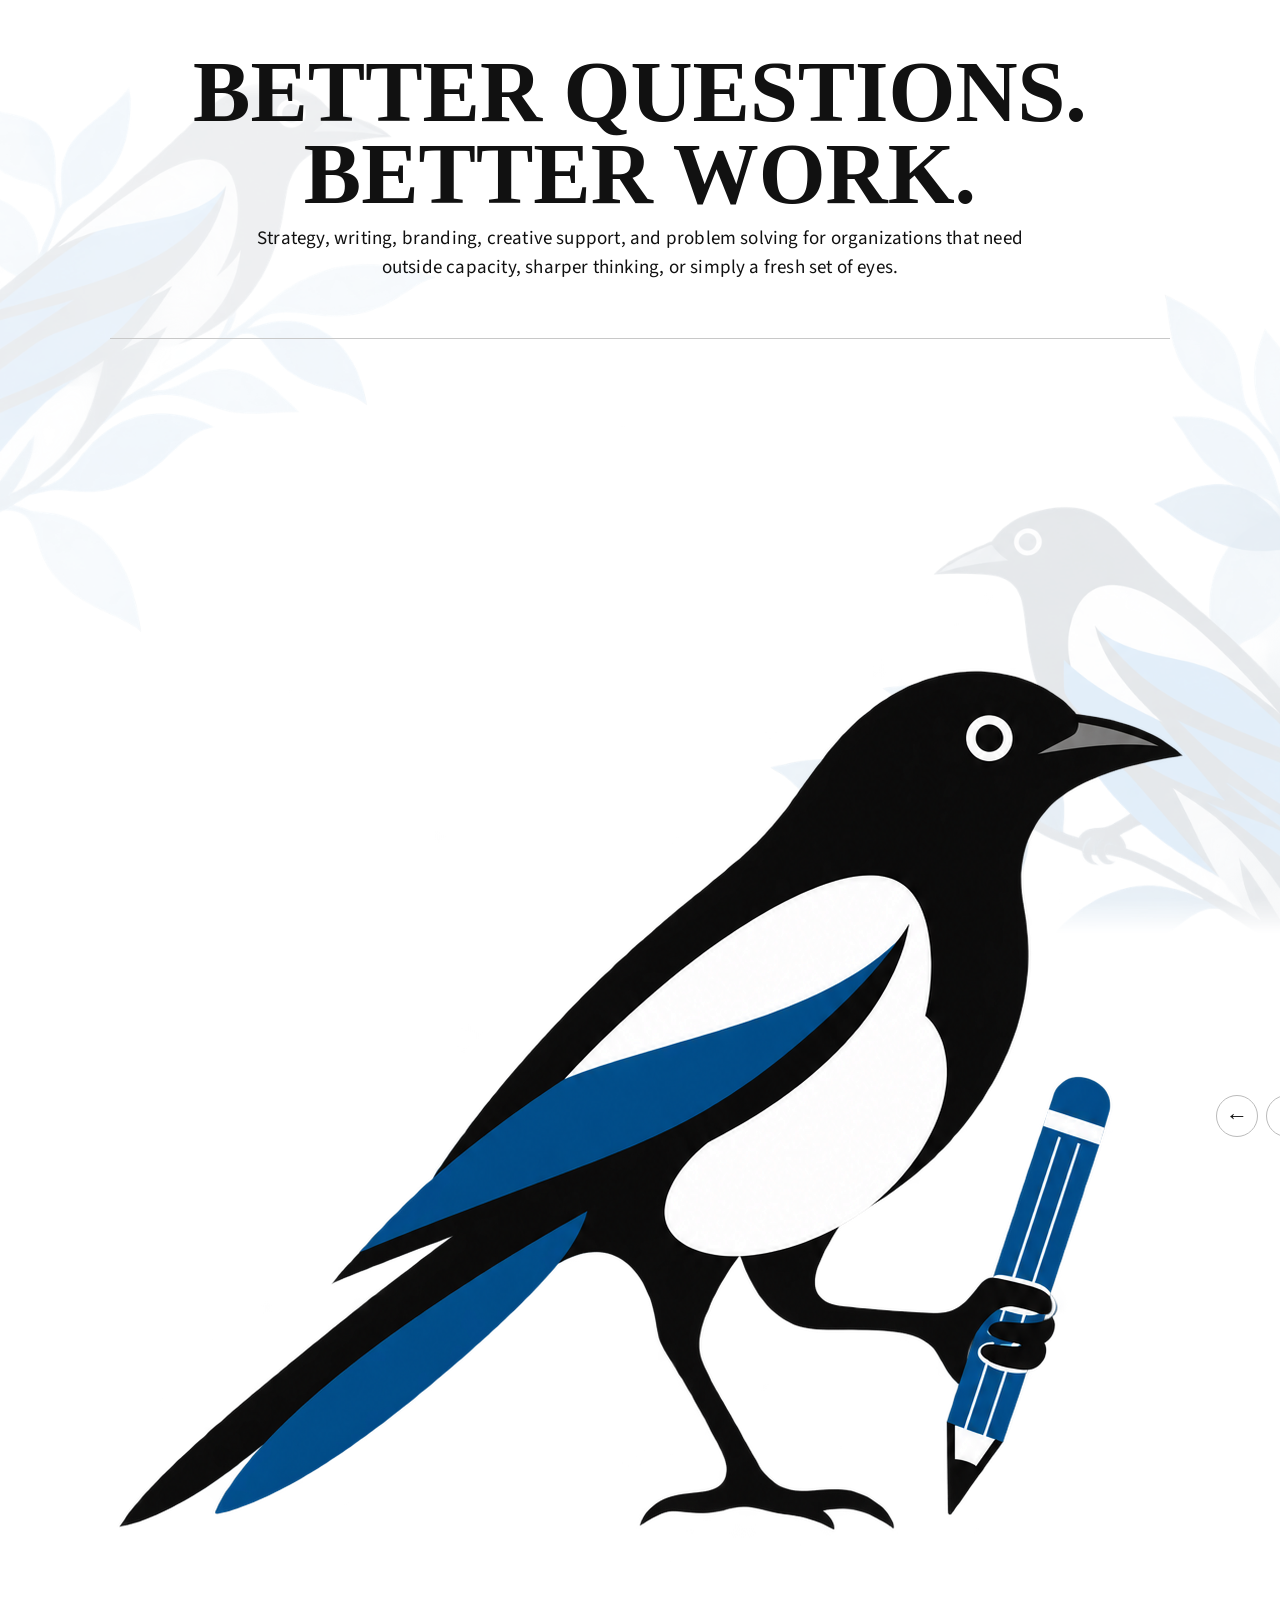
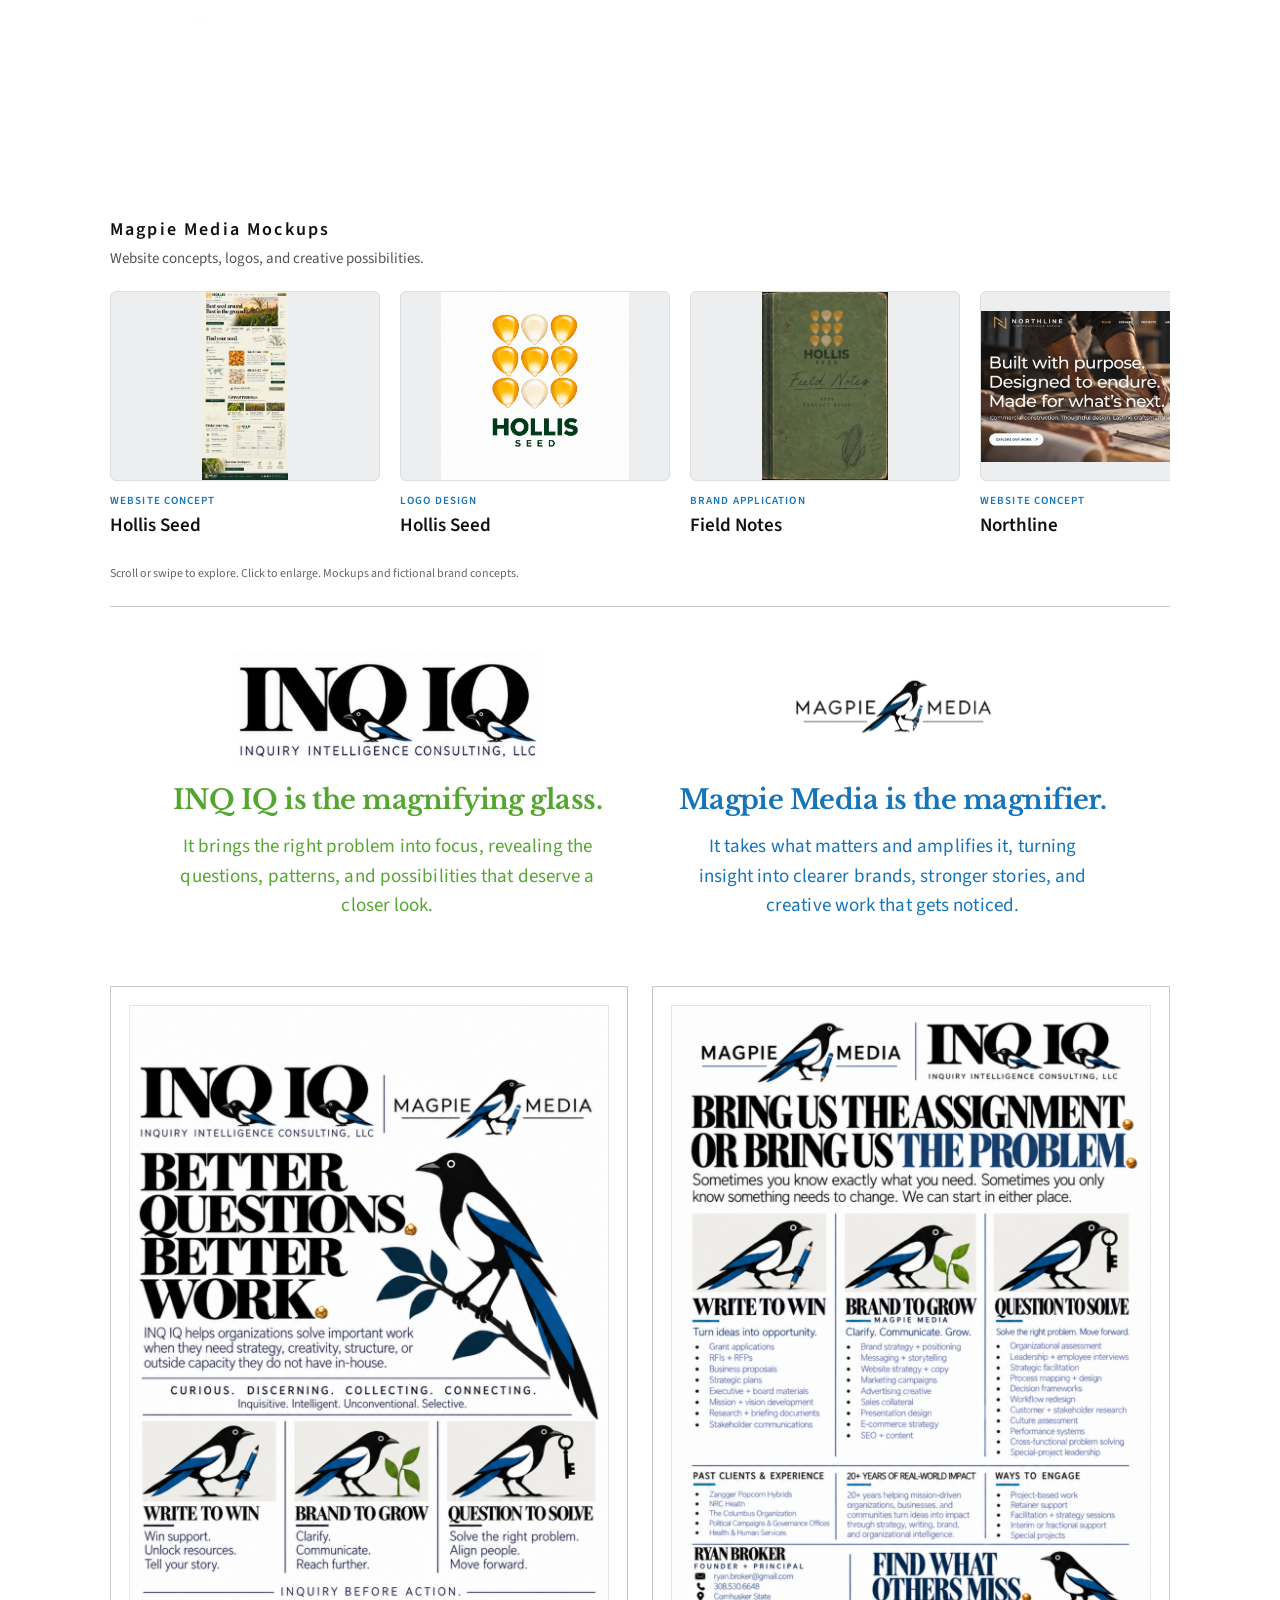
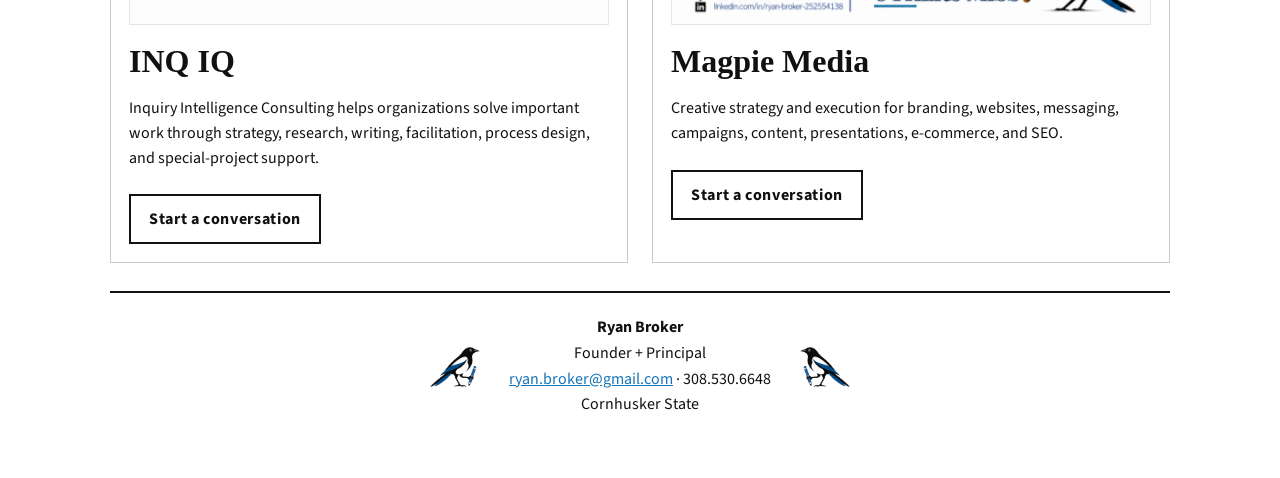
==== index.html @ 4425a879 "Update portfolio section with new branding and title" ====
<!doctype html>
<html lang="en">
<head>
  <meta charset="utf-8">
  <meta name="viewport" content="width=device-width, initial-scale=1">
  <title>INQ IQ + Magpie Media</title>
  <meta name="description" content="INQ IQ and Magpie Media. Strategy, writing, branding, creative support, and problem solving.">
<link rel="preconnect" href="https://fonts.googleapis.com">
<link rel="preconnect" href="https://fonts.gstatic.com" crossorigin>
<link href="https://fonts.googleapis.com/css2?family=Libre+Baskerville:wght@400;700&family=Source+Sans+3:wght@400;500;600&display=swap" rel="stylesheet">

<link rel="stylesheet" href="style.css">
</head>
<body>

  <img
    src="magpie-frame-corners.png"
    alt=""
    class="frame-art frame-art-corners"
    aria-hidden="true"
  >

  <main class="wrap">
    <section class="hero">
      <h1>BETTER QUESTIONS.<br>BETTER WORK.</h1>
      <p>
        Strategy, writing, branding, creative support, and problem solving for organizations
        that need outside capacity, sharper thinking, or simply a fresh set of eyes.
      </p>
    </section>
<section class="portfolio" aria-labelledby="portfolio-title">
  <div class="portfolio-heading">
    <div class="portfolio-brand">
  <img
    src="magpie-pencil.png.png"
    alt=""
    class="portfolio-magpie"
    aria-hidden="true"
  >

  <div>
    <h2 id="portfolio-title">Magpie Media Mockups</h2>
    <p>Website concepts, logos, and creative possibilities.</p>
  </div>
</div>
    <div class="portfolio-controls">
      <button
        type="button"
        onclick="scrollPortfolio(-1)"
        aria-label="Scroll portfolio left"
      >←</button>

      <button
        type="button"
        onclick="scrollPortfolio(1)"
        aria-label="Scroll portfolio right"
      >→</button>
    </div>
  </div>

  <div
    class="portfolio-track"
    id="portfolio-track"
    tabindex="0"
    aria-label="Scrollable portfolio gallery"
  >

    <button
      class="portfolio-item"
      type="button"
      onclick="openLightbox('HOLLIS SEED WEBSITE EXAMPLE.png', 'Hollis Seed website concept')"
    >
      <img
        src="HOLLIS SEED WEBSITE EXAMPLE.png"
        alt="Hollis Seed website concept"
        loading="lazy"
      >
      <span>WEBSITE CONCEPT</span>
      <strong>Hollis Seed</strong>
    </button>

    <button
      class="portfolio-item"
      type="button"
      onclick="openLightbox('HOLLIS SEED LOGO.png', 'Hollis Seed logo')"
    >
      <img
        src="HOLLIS SEED LOGO.png"
        alt="Hollis Seed logo"
        loading="lazy"
      >
      <span>LOGO DESIGN</span>
      <strong>Hollis Seed</strong>
    </button>

    <button
      class="portfolio-item"
      type="button"
      onclick="openLightbox('HOLLS SEED FIELD NOTES.png', 'Hollis Seed field notes')"
    >
      <img
        src="HOLLS SEED FIELD NOTES.png"
        alt="Hollis Seed field notes"
        loading="lazy"
      >
      <span>BRAND APPLICATION</span>
      <strong>Field Notes</strong>
    </button>

    <button
      class="portfolio-item"
      type="button"
      onclick="openLightbox('Northline Construction & Design.png', 'Northline website concept')"
    >
      <img
        src="Northline Construction &amp; Design.png"
        alt="Northline website concept"
        loading="lazy"
      >
      <span>WEBSITE CONCEPT</span>
      <strong>Northline</strong>
    </button>

    <button
      class="portfolio-item"
      type="button"
      onclick="openLightbox('NORTHLINE LOGO.png', 'Northline logo')"
    >
      <img
        src="NORTHLINE LOGO.png"
        alt="Northline logo"
        loading="lazy"
      >
      <span>LOGO DESIGN</span>
      <strong>Northline</strong>
    </button>

    <button
      class="portfolio-item"
      type="button"
      onclick="openLightbox('NORTHLINE 3.png', 'Northline logo variation')"
    >
      <img
        src="NORTHLINE 3.png"
        alt="Northline logo variation"
        loading="lazy"
      >
      <span>LOGO VARIATION</span>
      <strong>Northline</strong>
    </button>

    <button
      class="portfolio-item"
      type="button"
      onclick="openLightbox('WARD & ELLIS.png', 'Ward and Ellis website concept')"
    >
      <img
        src="WARD &amp; ELLIS.png"
        alt="Ward and Ellis website concept"
        loading="lazy"
      >
      <span>WEBSITE CONCEPT</span>
      <strong>Ward &amp; Ellis</strong>
    </button>

    <button
      class="portfolio-item"
      type="button"
      onclick="openLightbox('Meadow County Health.png', 'Meadow County Health website concept')"
    >
      <img
        src="Meadow County Health.png"
        alt="Meadow County Health website concept"
        loading="lazy"
      >
      <span>WEBSITE CONCEPT</span>
      <strong>Meadow County Health</strong>
    </button>

    <button
      class="portfolio-item"
      type="button"
      onclick="openLightbox('magpie glorious.png', 'Magpie Media brand concept')"
    >
      <img
        src="magpie glorious.png"
        alt="Magpie Media brand concept"
        loading="lazy"
      >
      <span>BRAND CONCEPT</span>
      <strong>Magpie Media</strong>
    </button>

  </div>

  <p class="portfolio-note">
    Scroll or swipe to explore. Click to enlarge.
    Mockups and fictional brand concepts.
  </p>
</section>
    
    <section class="brand-explainer">

  <article class="brand-box inqiq-explainer">
      <img src="INQ IQ ONE.png" alt="INQ IQ logo">

    <h2>INQ IQ is the magnifying glass.</h2>

    <p>
      It brings the right problem into focus, revealing the questions,
      patterns, and possibilities that deserve a closer look.
    </p>
  </article>

  <article class="brand-box magpie-explainer">
    <img src="MAGPIE ONE.png" alt="Magpie Media">

    <h2>Magpie Media is the magnifier.</h2>

    <p>
      It takes what matters and amplifies it, turning insight into clearer brands,
      stronger stories, and creative work that gets noticed.
    </p>
  </article>

</section>

<section class="grid">
  <article class="card">
    <img
      src="flyer-1.png"
      alt="INQ IQ and Magpie Media overview"
      class="flyer-image"
      onclick="openLightbox(this.src, this.alt)"
    >

    <h2>INQ IQ</h2>

    <p>
      Inquiry Intelligence Consulting helps organizations solve important work through
      strategy, research, writing, facilitation, process design, and special-project support.
    </p>

    <a class="button" href="mailto:ryan.broker@gmail.com?subject=INQ%20IQ%20Inquiry">
      Start a conversation
    </a>
  </article>

  <article class="card">
    <img
      src="flyer-2.png"
      alt="Magpie Media and INQ IQ services"
      class="flyer-image"
      onclick="openLightbox(this.src, this.alt)"
    >

    <h2>Magpie Media</h2>

    <p>
      Creative strategy and execution for branding, websites, messaging, campaigns,
      content, presentations, e-commerce, and SEO.
    </p>

    <a class="button" href="mailto:ryan.broker@gmail.com?subject=Magpie%20Media%20Inquiry">
      Start a conversation
    </a>
  </article>
</section>


<section class="contact contact-with-magpies">

  <img
    src="magpie-pencil.png.png"
    alt=""
    class="contact-magpie contact-magpie-left"
    aria-hidden="true"
  >

  <div class="contact-info">
    <strong>Ryan Broker</strong><br>
    Founder + Principal<br>
    <a href="mailto:ryan.broker@gmail.com">ryan.broker@gmail.com</a> · 308.530.6648<br>
    Cornhusker State
  </div>

  <img
    src="magpie-pencil.png.png"
    alt=""
    class="contact-magpie contact-magpie-right"
    aria-hidden="true"
  >

</section>

</main>

 <div
  id="lightbox"
  class="lightbox"
  role="dialog"
  aria-modal="true"
  aria-label="Enlarged portfolio image"
  onclick="closeLightbox(event)"
>
  <button
    type="button"
    class="lightbox-close"
    onclick="closeLightbox(event)"
    aria-label="Close image"
  >×</button>

  <button
    type="button"
    id="lightbox-prev"
    class="lightbox-arrow lightbox-prev"
    onclick="advanceLightbox(-1)"
    aria-label="Previous image"
  >←</button>

  <img id="lightbox-image" alt="">

  <button
    type="button"
    id="lightbox-next"
    class="lightbox-arrow lightbox-next"
    onclick="advanceLightbox(1)"
    aria-label="Next image"
  >→</button>

  <p id="lightbox-caption"></p>
</div>

<script>
  let lightboxItems = [];
  let lightboxIndex = 0;
  let previousFocus = null;

  function scrollPortfolio(direction) {
    const track = document.getElementById("portfolio-track");
    if (!track) return;

    const cards = track.querySelectorAll(".portfolio-item");

    const step = cards.length > 1
      ? cards[1].getBoundingClientRect().left -
        cards[0].getBoundingClientRect().left
      : track.clientWidth * 0.8;

    const reduceMotion = window.matchMedia(
      "(prefers-reduced-motion: reduce)"
    ).matches;

    track.scrollBy({
      left: direction * step,
      behavior: reduceMotion ? "auto" : "smooth"
    });
  }

  function renderLightbox() {
    const item = lightboxItems[lightboxIndex];
    const image = document.getElementById("lightbox-image");
    const showArrows = lightboxItems.length > 1;

    image.src = item.src;
    image.alt = item.alt;

    document.getElementById("lightbox-caption").textContent =
      showArrows
        ? item.alt + " · " + (lightboxIndex + 1) +
          " / " + lightboxItems.length
        : item.alt;

    document.getElementById("lightbox-prev").hidden = !showArrows;
    document.getElementById("lightbox-next").hidden = !showArrows;
  }

  function openLightbox(src, alt) {
    const lightbox = document.getElementById("lightbox");
    const absoluteSrc = new URL(src, document.baseURI).href;

    const portfolioImages = Array.from(
      document.querySelectorAll(".portfolio-track .portfolio-item img")
    ).map(function(image) {
      return {
        src: image.src,
        alt: image.alt
      };
    });

    const selectedIndex = portfolioImages.findIndex(function(item) {
      return item.src === absoluteSrc;
    });

    if (selectedIndex >= 0) {
      lightboxItems = portfolioImages;
      lightboxIndex = selectedIndex;
    } else {
      lightboxItems = [{ src: absoluteSrc, alt: alt || "" }];
      lightboxIndex = 0;
    }

    previousFocus = document.activeElement;
    renderLightbox();

    lightbox.classList.add("active");
    document.body.classList.add("no-scroll");
    lightbox.querySelector(".lightbox-close").focus();
  }

  function advanceLightbox(direction) {
    if (lightboxItems.length < 2) return;

    lightboxIndex =
      (lightboxIndex + direction + lightboxItems.length) %
      lightboxItems.length;

    renderLightbox();
  }

  function closeLightbox(event) {
    if (
      event &&
      event.target.id !== "lightbox" &&
      !event.target.closest(".lightbox-close")
    ) {
      return;
    }

    document.getElementById("lightbox").classList.remove("active");
    document.body.classList.remove("no-scroll");

    if (previousFocus && previousFocus.isConnected) {
      previousFocus.focus();
    }
  }

  document.addEventListener("keydown", function(event) {
    const lightbox = document.getElementById("lightbox");
    if (!lightbox.classList.contains("active")) return;

    if (event.key === "Escape") {
      event.preventDefault();
      closeLightbox();
    }

    if (event.key === "ArrowLeft") {
      event.preventDefault();
      advanceLightbox(-1);
    }

    if (event.key === "ArrowRight") {
      event.preventDefault();
      advanceLightbox(1);
    }

    if (event.key === "Tab") {
      const buttons = Array.from(
        lightbox.querySelectorAll("button")
      ).filter(function(button) {
        return !button.hidden;
      });

      const first = buttons[0];
      const last = buttons[buttons.length - 1];

      if (event.shiftKey && document.activeElement === first) {
        event.preventDefault();
        last.focus();
      } else if (!event.shiftKey && document.activeElement === last) {
        event.preventDefault();
        first.focus();
      }
    }
  });
</script>

</body>
</html>
---- style.css ----
:root{
  --ink:#111;
  --blue:#1674b8;
  --green:#55a630;
  --paper:#f8f7f2;
  --line:#c8c8c8;
}

*{
  box-sizing:border-box;
}

body{
  margin:0;
  font-family:"Source Sans 3", Arial, sans-serif;
  background:var(--paper);
  color:var(--ink);
}

.wrap{
  max-width:1100px;
  margin:0 auto;
  padding:28px 20px 60px;
}

.hero{
  text-align:center;
  padding:24px 0 28px;
}

.hero h1{
  margin:0 0 10px;
  font-family:Georgia, "Times New Roman", serif;
  font-size:clamp(40px,8vw,86px);
  line-height:.95;
}

.hero p{
  font-family:"Source Sans 3", Arial, sans-serif;
  font-size:19px;
  font-weight:400;
  line-height:1.5;
  letter-spacing:0.01em;
  max-width:800px;
  margin:0 auto;
}

.brand-explainer{
  display:grid;
  grid-template-columns:1fr 1fr;
  gap:60px;
  max-width:950px;
  margin:45px auto 65px;
  align-items:start;
}

.brand-box{
  text-align:center;
}

.brand-box img{
  width:auto;
  max-width:100%;
  height:110px;
  object-fit:contain;
  display:block;
  margin:0 auto 22px;
}

.brand-box h2{
  margin:0 0 16px;
  font-family:"Libre Baskerville", Georgia, serif;
  font-size:27px;
  font-weight:700;
  line-height:1.18;
  letter-spacing:-0.02em;
}

.brand-box p{
  margin:0 auto;
  max-width:420px;
  font-family:"Source Sans 3", Arial, sans-serif;
  font-size:19px;
  font-weight:400;
  line-height:1.55;
  letter-spacing:0.005em;
}

.inqiq-explainer h2,
.inqiq-explainer p{
  color:var(--green);
}

.magpie-explainer h2,
.magpie-explainer p{
  color:var(--blue);
}

.magpie-explainer img{
  width:300px;
  height:110px;
  object-fit:contain;
}

.grid{
  display:grid;
  grid-template-columns:1fr 1fr;
  gap:24px;
  margin-top:28px;
}

.card{
  background:white;
  border:1px solid var(--line);
  padding:18px;
}

.card img{
  width:100%;
  height:auto;
  display:block;
  border:1px solid #e5e5e5;
}

.card h2{
  font-family:Georgia, "Times New Roman", serif;
  font-size:32px;
  margin:18px 0 8px;
}

.card p{
  font-size:16px;
  line-height:1.55;
}

.button{
  display:inline-block;
  margin-top:8px;
  padding:12px 18px;
  border:2px solid var(--ink);
  color:var(--ink);
  text-decoration:none;
  font-weight:700;
  letter-spacing:.04em;
}

.button:hover{
  background:var(--ink);
  color:white;
}

.contact{
  margin-top:28px;
  text-align:center;
}

.contact a{
  color:var(--blue);
}

@media (max-width:780px){
  .brand-explainer,
  .grid{
    grid-template-columns:1fr;
  }

  .brand-box img{
    height:80px;
  }
}
html,
body {
  background: #ffffff;
}

.wrap,
.hero,
.brand-explainer,
.grid,
.contact {
  background: transparent;
}

/* Decorative framing artwork */

/* Decorative magpie frame */

body{
  position:relative;
  overflow-x:hidden;
}

.wrap{
  position:relative;
  z-index:2;
}

.frame-art{
  position:absolute;
  pointer-events:none;
  user-select:none;
  z-index:1;
}

.frame-art-corners{
  width:100vw;
  height:auto;
  max-width:none;

  top:80px;
  left:50%;

  transform:translateX(-50%);

  opacity:0.30;

-webkit-mask-image:
  linear-gradient(
    to bottom,
    transparent 0%,
    black 2%,
    black 96%,
    transparent 100%
  );

  mask-image:
    linear-gradient(
      to bottom,
      transparent 0%,
      black 2%,
      black 96%,
      transparent 100%
    );
}
.contact-with-magpies{
  display:grid;
  grid-template-columns:60px auto 60px;
  align-items:center;
  justify-content:center;
  gap:10px;
  margin-top:28px;
  border-top:2px solid var(--ink);
  padding-top:22px;
  text-align:center;
}

.contact-info{
  min-width:300px;
  line-height:1.6;
}

.contact-magpie{
  width:50px;
  height:auto;
  display:block;
  pointer-events:none;
  user-select:none;
}

.contact-magpie-left{
  justify-self:end;
  transform:none;
}

.contact-magpie-right{
  justify-self:start;
  transform:scaleX(-1);
}
.flyer-image {
  cursor: zoom-in;
}

.flyer-image:hover {
  opacity: 0.92;
}

.lightbox {
  position: fixed;
  inset: 0;
  background: rgba(0, 0, 0, 0.90);
  display: none;
  overflow-y: auto;
  overflow-x: hidden;
  z-index: 9999;
  padding: 60px 20px;
  box-sizing: border-box;
}

.lightbox.active {
  display: block;
}

.lightbox img {
  display: block;
  width: 1100px;
  max-width: 94vw;
  height: auto;
  max-height: none;
  margin: 0 auto;
  background: white;
  box-shadow: 0 15px 60px rgba(0, 0, 0, 0.5);
}

.lightbox-close {
  position: fixed;
  top: 15px;
  right: 25px;
  border: none;
  background: transparent;
  color: white;
  font-size: 50px;
  line-height: 1;
  cursor: pointer;
  z-index: 10000;
}

.no-scroll {
  overflow: hidden;
}
.portfolio {
  margin: 28px 0 44px;
  padding: 24px 0;
  border-top: 1px solid #c8c8c8;
  border-bottom: 1px solid #c8c8c8;
  font-family: "Source Sans 3", Arial, sans-serif;
}

.portfolio-heading {
  display: flex;
  justify-content: space-between;
  align-items: center;
  gap: 20px;
  margin-bottom: 18px;
}

.portfolio-heading h2 {
  margin: 0 0 6px;
  font-family: "Source Sans 3", Arial, sans-serif;
  font-size: 18px;
  font-weight: 600;
  letter-spacing: .12em;
}

.portfolio-heading p {
  margin: 0;
  font-size: 15px;
  color: #555;
}

.portfolio-controls {
  display: flex;
  flex-shrink: 0;
  gap: 8px;
}

.portfolio-controls button {
  width: 42px;
  height: 42px;
  padding: 0;
  border: 1px solid #bbb;
  border-radius: 50%;
  background: white;
  color: #111;
  font-size: 22px;
  cursor: pointer;
}

.portfolio-controls button:hover {
  border-color: #1674b8;
  color: #1674b8;
}

.portfolio-track {
  display: flex;
  gap: 20px;
  overflow-x: auto;
  padding: 4px 2px 16px;
  scroll-snap-type: x mandatory;
  scrollbar-width: thin;
  scrollbar-color: #1674b8 #e6e6e6;
}

.portfolio-item {
  flex: 0 0 270px;
  min-width: 0;
  padding: 0;
  border: 0;
  background: transparent;
  color: #111;
  text-align: left;
  font-family: inherit;
  cursor: zoom-in;
  scroll-snap-align: start;
}

.portfolio-item img {
  display: block;
  width: 100%;
  height: 190px;
  object-fit: contain;
  background: #eceeef;
  border: 1px solid #ddd;
  border-radius: 6px;
}

.portfolio-item:hover img {
  border-color: #1674b8;
}

.portfolio-item span {
  display: block;
  margin-top: 12px;
  color: #1674b8;
  font-size: 11px;
  font-weight: 600;
  letter-spacing: .1em;
}

.portfolio-item strong {
  display: block;
  margin-top: 4px;
  font-size: 19px;
  font-weight: 600;
}

.portfolio-note {
  margin: 10px 0 0;
  font-size: 12px;
  color: #666;
}

.portfolio button:focus-visible,
.portfolio-track:focus-visible {
  outline: 3px solid #1674b8;
  outline-offset: 3px;
}

@media (max-width: 600px) {
  .portfolio-heading {
    align-items: flex-start;
  }

  .portfolio-heading h2 {
    font-size: 15px;
  }

  .portfolio-heading p {
    font-size: 13px;
  }

  .portfolio-item {
    flex-basis: 80vw;
    max-width: 300px;
  }
}
/* Gallery scrolling */

.portfolio-track {
  display: flex;
  gap: 20px;
  overflow-x: auto;
  min-width: 0;
  scroll-snap-type: x mandatory;
}

.portfolio-item {
  flex-shrink: 0;
}

.portfolio-controls button {
  cursor: pointer;
}

/* Enlarged gallery and navigation arrows */

body.no-scroll {
  overflow: hidden;
}

#lightbox {
  position: fixed;
  inset: 0;
  z-index: 9999;
  display: none;
  align-items: center;
  justify-content: center;
  padding: 60px 85px 80px;
  background: rgba(0, 0, 0, 0.94);
}

#lightbox.active {
  display: flex;
}

#lightbox-image {
  display: block;
  width: auto;
  height: auto;
  max-width: 100%;
  max-height: 100%;
  object-fit: contain;
}

#lightbox .lightbox-close {
  position: absolute;
  top: 16px;
  right: 22px;
  width: 48px;
  height: 48px;
  padding: 0;
  border: 0;
  background: transparent;
  color: white;
  font-size: 40px;
  line-height: 1;
  cursor: pointer;
}

#lightbox .lightbox-arrow {
  position: absolute;
  top: 50%;
  transform: translateY(-50%);
  display: grid;
  place-items: center;
  width: 52px;
  height: 52px;
  padding: 0;
  border: 1px solid rgba(255, 255, 255, 0.5);
  border-radius: 50%;
  background: rgba(0, 0, 0, 0.5);
  color: white;
  font-size: 28px;
  cursor: pointer;
}

#lightbox .lightbox-arrow:hover {
  background: rgba(255, 255, 255, 0.18);
}

#lightbox .lightbox-prev {
  left: 18px;
}

#lightbox .lightbox-next {
  right: 18px;
}

#lightbox button[hidden] {
  display: none;
}

#lightbox button:focus-visible {
  outline: 3px solid white;
  outline-offset: 4px;
}

#lightbox-caption {
  position: absolute;
  bottom: 18px;
  left: 70px;
  right: 70px;
  margin: 0;
  color: white;
  text-align: center;
  font-family: "Source Sans 3", Arial, sans-serif;
  font-size: 16px;
}

@media (max-width: 600px) {
  #lightbox {
    padding: 65px 52px 90px;
  }

  #lightbox .lightbox-arrow {
    width: 38px;
    height: 38px;
    font-size: 23px;
  }

  #lightbox .lightbox-prev {
    left: 7px;
  }

  #lightbox .lightbox-next {
    right: 7px;
  }

  #lightbox-caption {
    left: 20px;
    right: 20px;
    font-size: 14px;
  }
}
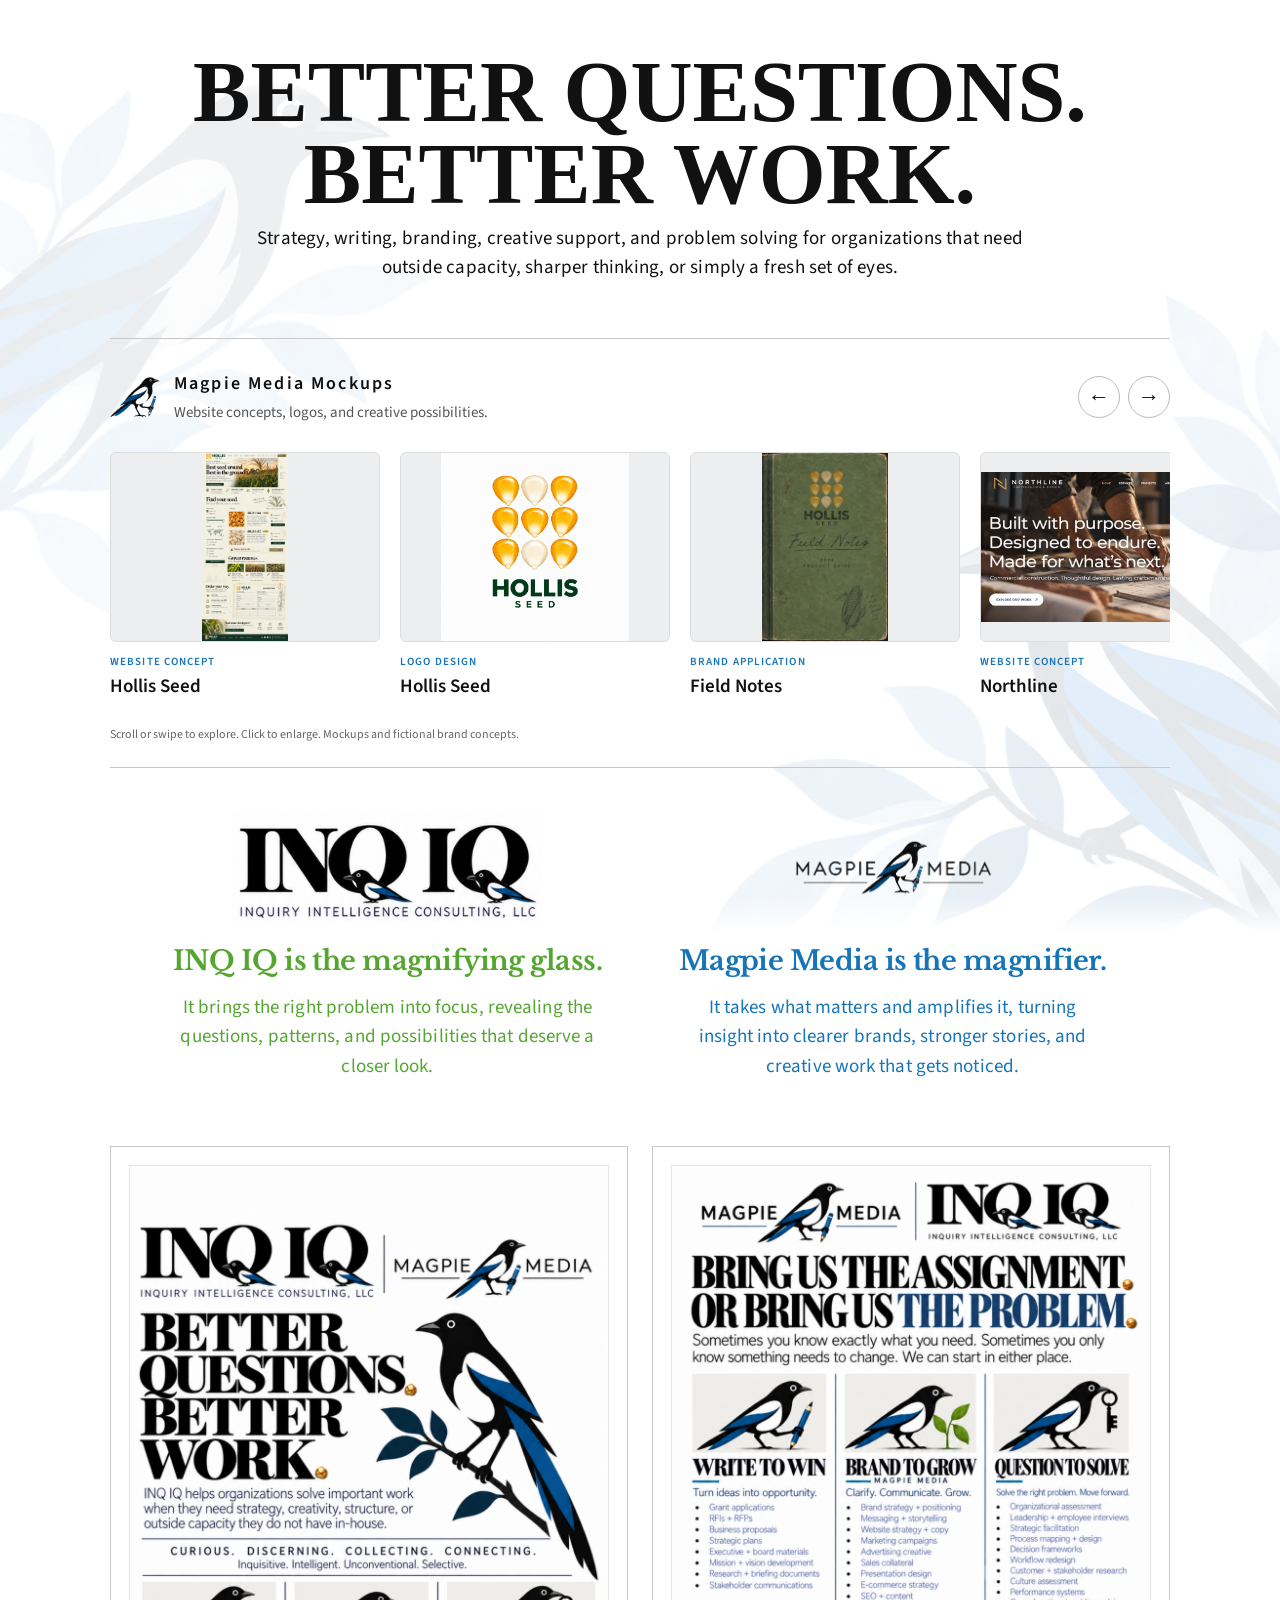
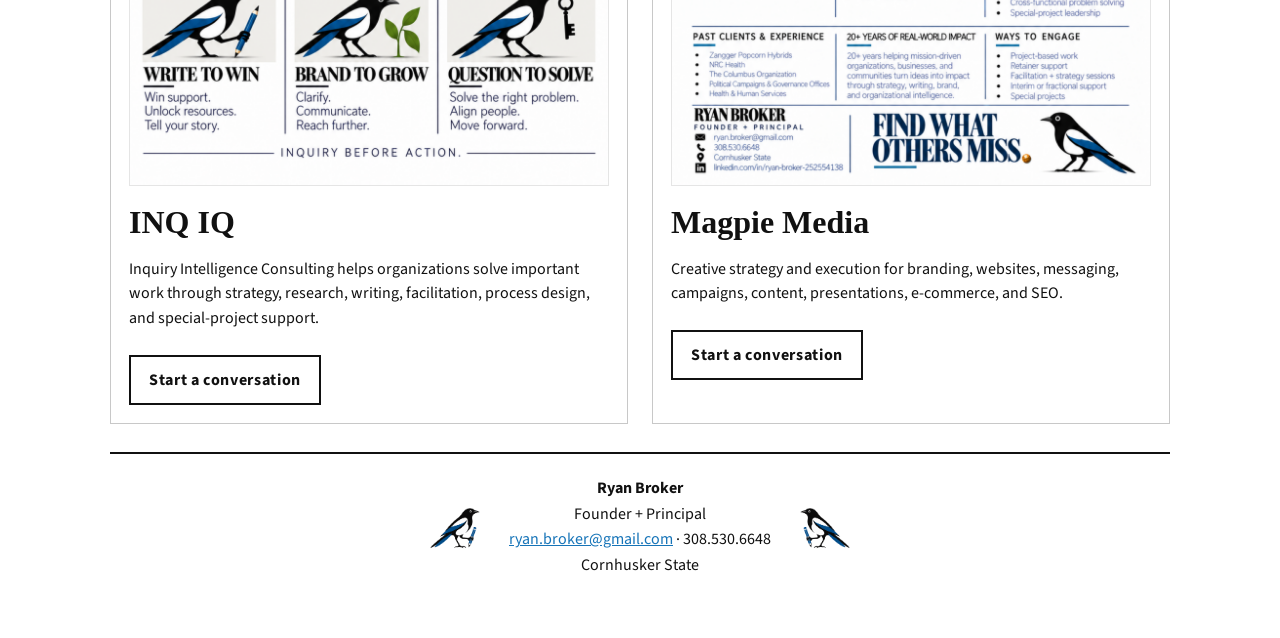
==== commit 06b17072: "Modify stylesheet link and image attributes Updated stylesheet link with versioning and adjusted ima" ====
--- a/index.html
+++ b/index.html
@@ -9,7 +9,7 @@
 <link rel="preconnect" href="https://fonts.gstatic.com" crossorigin>
 <link href="https://fonts.googleapis.com/css2?family=Libre+Baskerville:wght@400;700&family=Source+Sans+3:wght@400;500;600&display=swap" rel="stylesheet">
 
-<link rel="stylesheet" href="style.css">
+<link rel="stylesheet" href="style.css?v=2">
 </head>
 <body>
 
@@ -31,12 +31,14 @@
 <section class="portfolio" aria-labelledby="portfolio-title">
   <div class="portfolio-heading">
     <div class="portfolio-brand">
-  <img
-    src="magpie-pencil.png.png"
-    alt=""
-    class="portfolio-magpie"
-    aria-hidden="true"
-  >
+ <img
+  src="magpie-pencil.png.png"
+  alt=""
+  class="portfolio-magpie"
+  width="50"
+  style="display:block; width:50px; max-width:50px; height:auto; flex:0 0 50px;"
+  aria-hidden="true"
+>
 
   <div>
     <h2 id="portfolio-title">Magpie Media Mockups</h2>
--- a/style.css
+++ b/style.css
@@ -591,3 +591,24 @@
     font-size: 14px;
   }
 }
+/* Bird beside Magpie Media Mockups */
+
+.portfolio-brand {
+  display: flex;
+  align-items: center;
+  gap: 14px;
+  min-width: 0;
+}
+
+.portfolio-brand .portfolio-magpie {
+  display: block;
+  width: 50px;
+  max-width: 50px;
+  height: auto;
+  flex: 0 0 50px;
+  object-fit: contain;
+}
+
+#portfolio-title {
+  text-transform: none;
+}
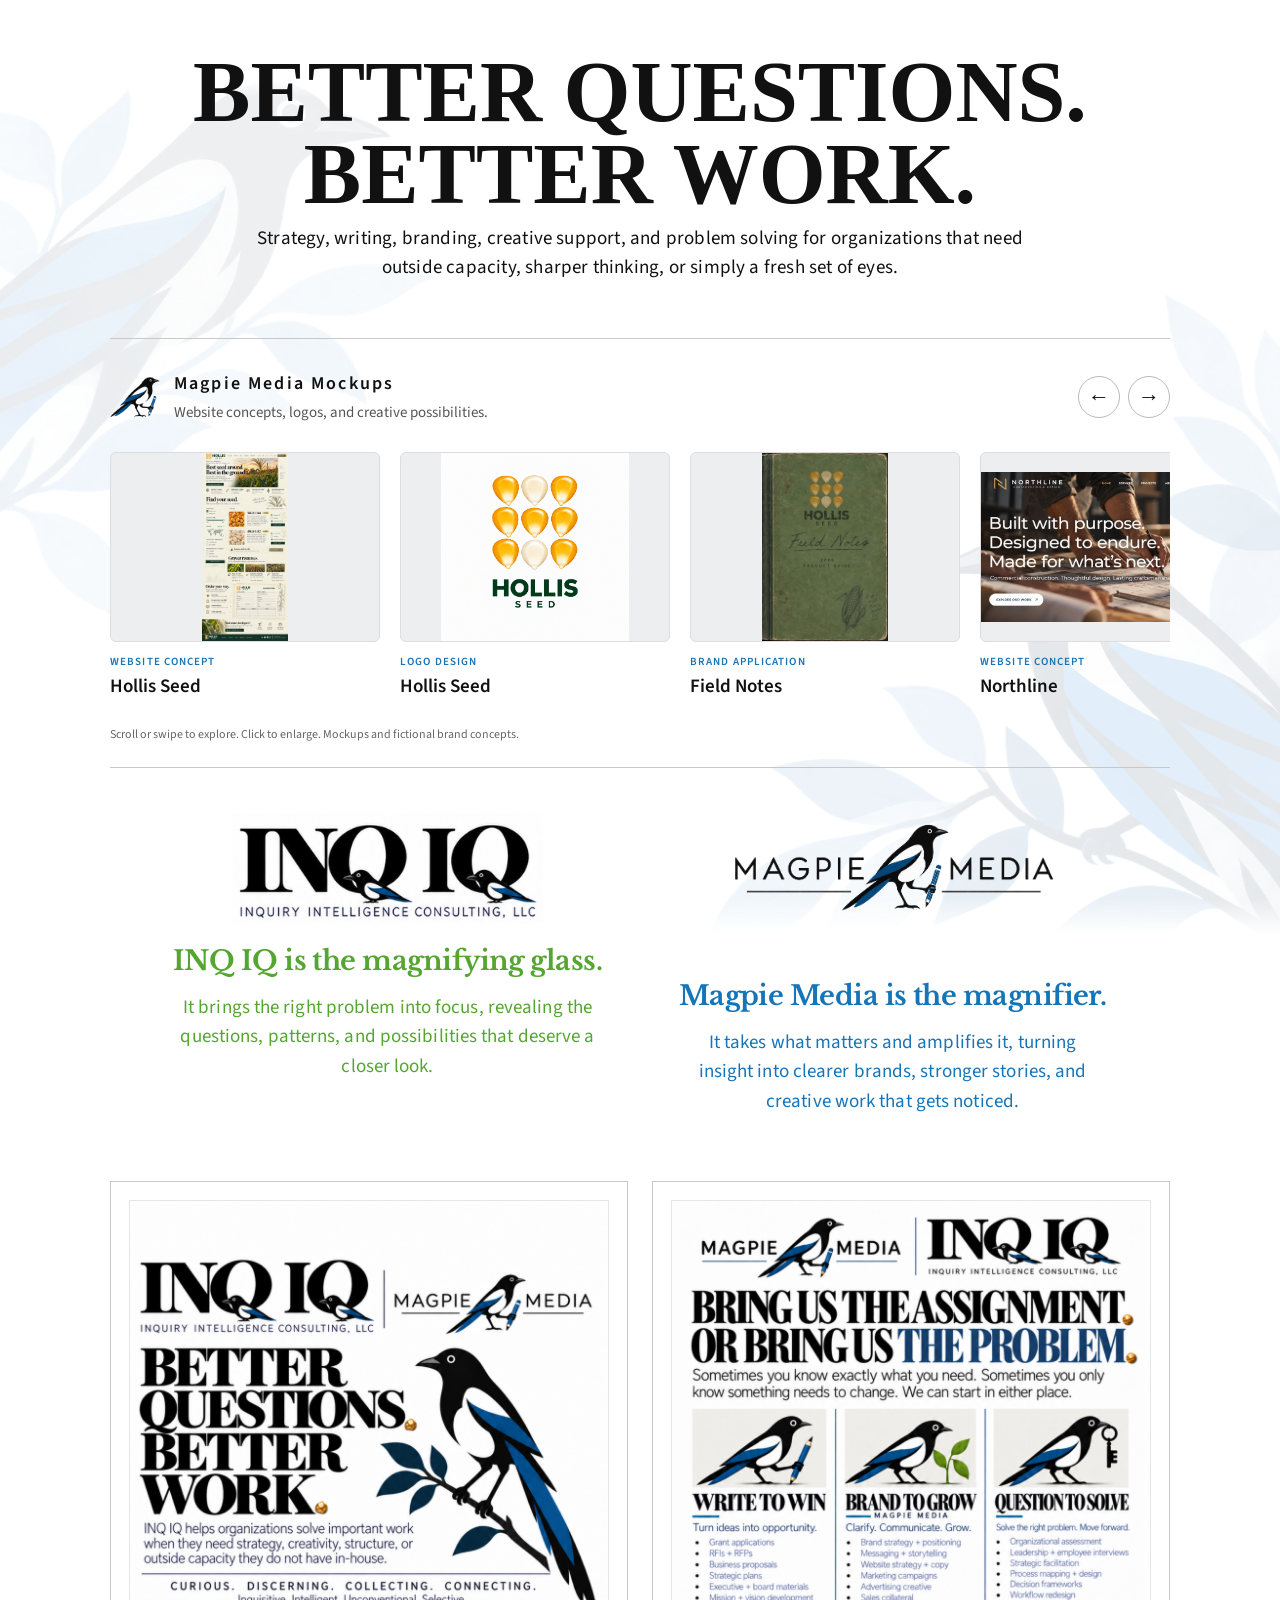
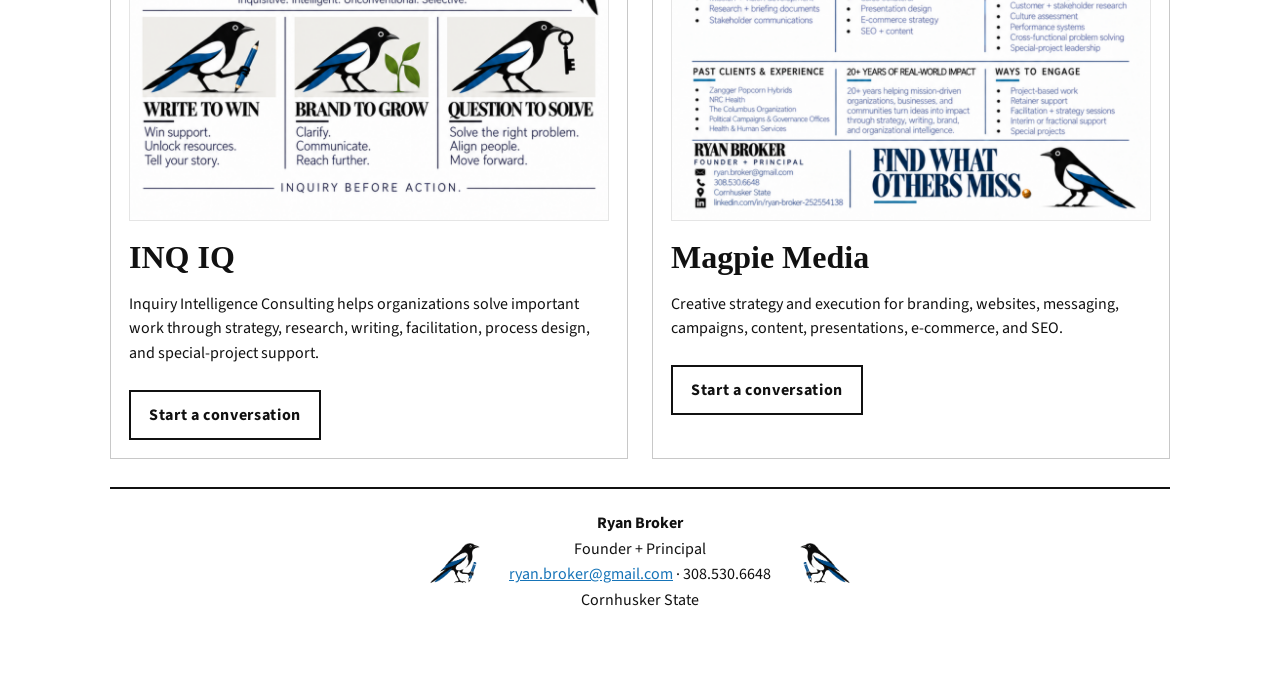
==== commit eb32e17d: "Toggle lightbox class based on selected index" ====
--- a/index.html
+++ b/index.html
@@ -393,7 +393,9 @@
     const selectedIndex = portfolioImages.findIndex(function(item) {
       return item.src === absoluteSrc;
     });
-
+    
+lightbox.classList.toggle("flyer-view", selectedIndex < 0);
+    
     if (selectedIndex >= 0) {
       lightboxItems = portfolioImages;
       lightboxIndex = selectedIndex;
--- a/style.css
+++ b/style.css
@@ -96,10 +96,17 @@
   color:var(--blue);
 }
 
-.magpie-explainer img{
-  width:300px;
-  height:110px;
-  object-fit:contain;
+.magpie-explainer img {
+  width: 100%;
+  max-width: 450px;
+  height: 110px;
+  object-fit: contain;
+}
+
+@media (max-width: 780px) {
+  .magpie-explainer img {
+    height: 80px;
+  }
 }
 
 .grid{
@@ -612,3 +619,19 @@
 #portfolio-title {
   text-transform: none;
 }
+/* Larger Magpie Media logo */
+
+.brand-box.magpie-explainer img {
+  width: 100%;
+  max-width: 100%;
+  height: 180px;
+  object-fit: contain;
+  margin: -35px auto 22px;
+}
+
+@media (max-width: 780px) {
+  .brand-box.magpie-explainer img {
+    height: 150px;
+    margin: 0 auto 22px;
+  }
+}
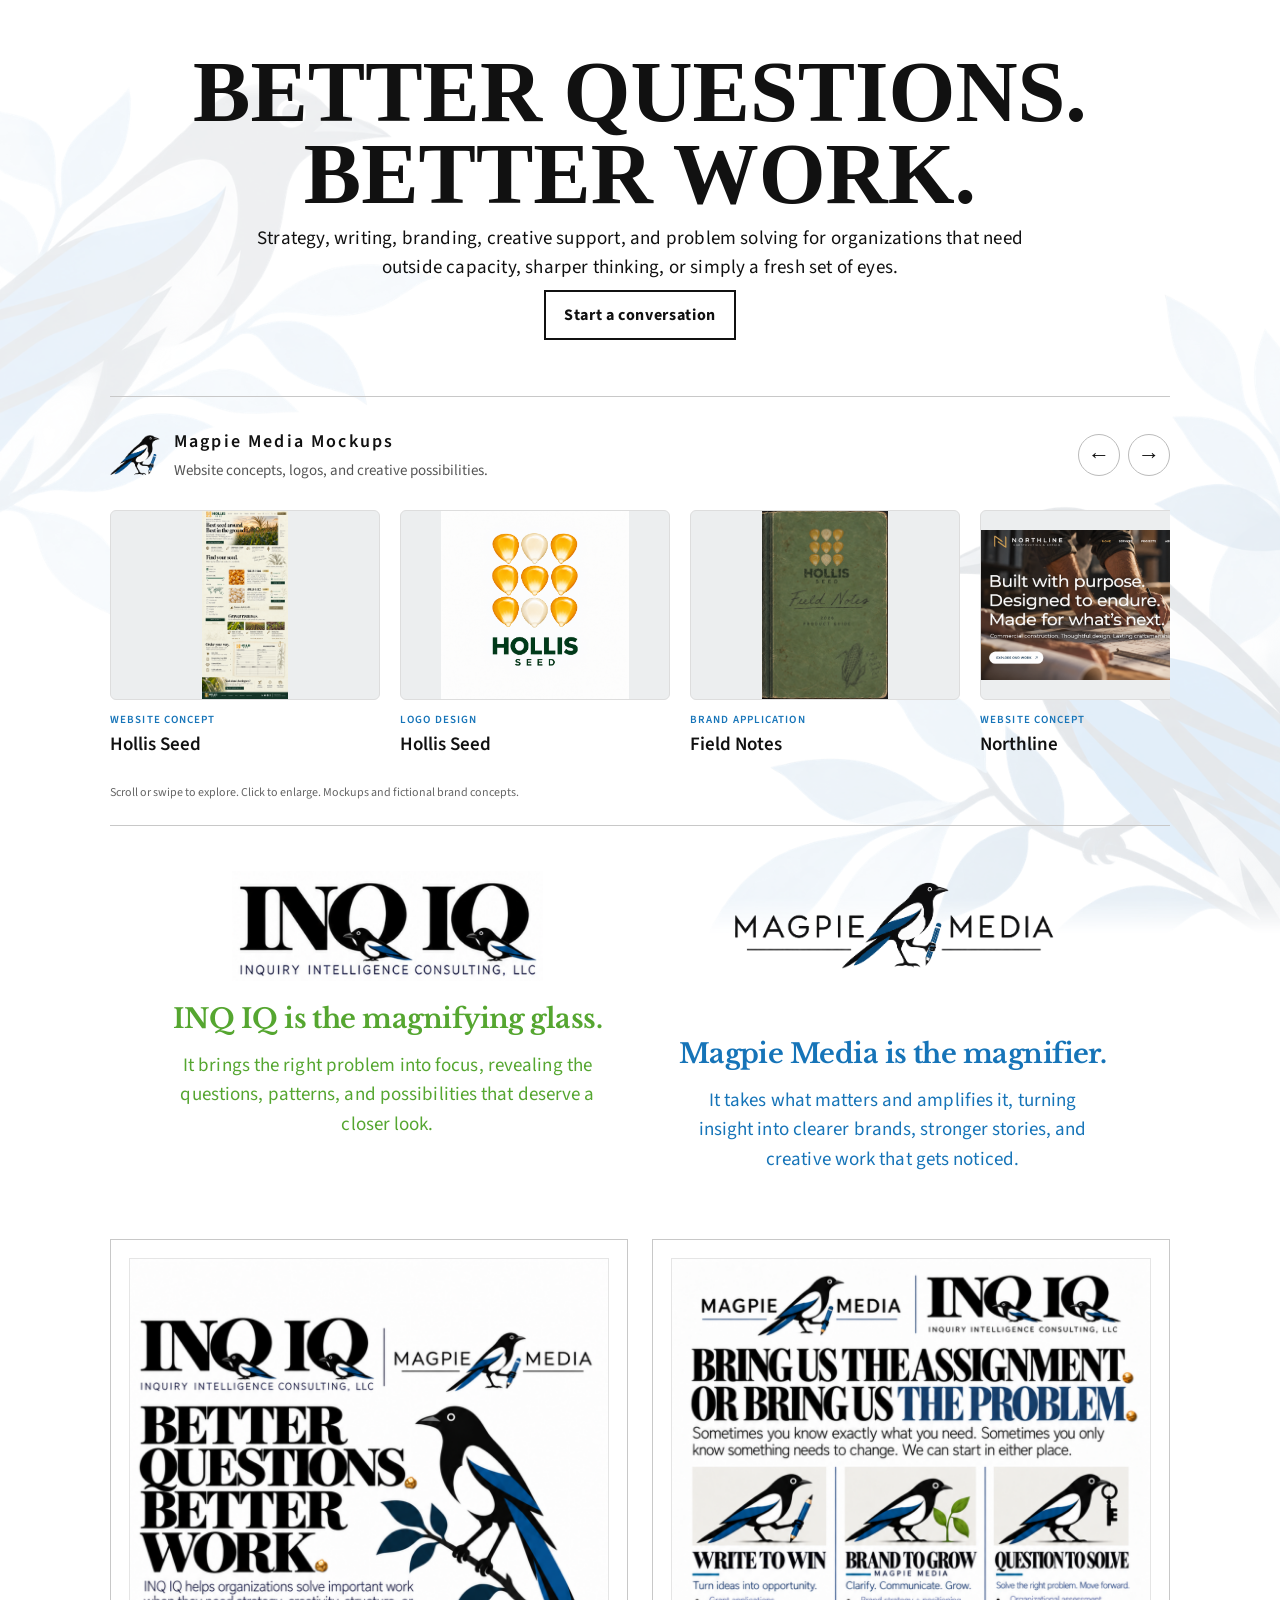
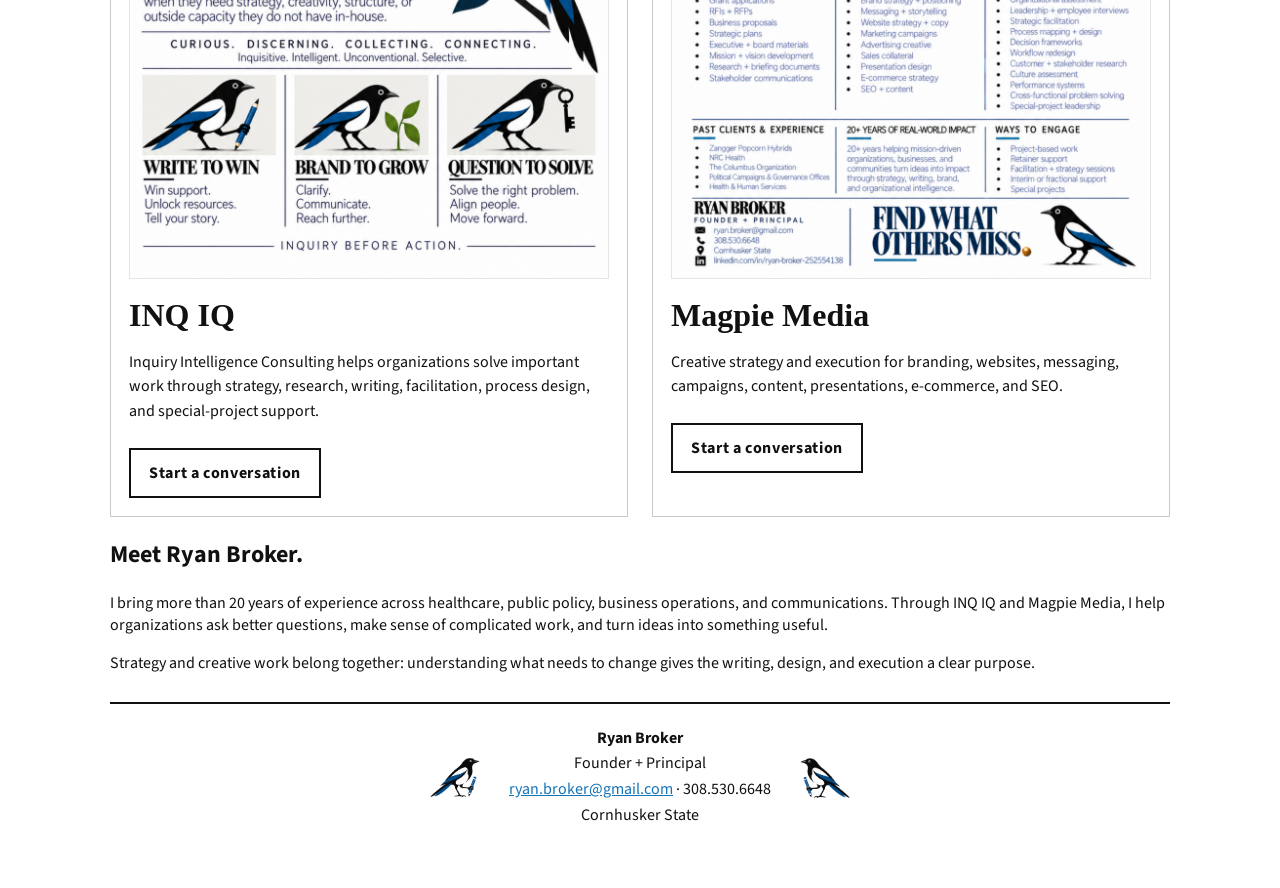
==== commit 7c812c29: "Add 'About Ryan' section to index.html Added a new section about Ryan Broker with a brief introducti" ====
--- a/index.html
+++ b/index.html
@@ -27,6 +27,12 @@
         Strategy, writing, branding, creative support, and problem solving for organizations
         that need outside capacity, sharper thinking, or simply a fresh set of eyes.
       </p>
+<a
+  class="button hero-contact"
+  href="mailto:ryan.broker@gmail.com?subject=Let%27s%20Talk"
+>
+  Start a conversation
+</a>
     </section>
 <section class="portfolio" aria-labelledby="portfolio-title">
   <div class="portfolio-heading">
@@ -269,7 +275,21 @@
   </article>
 </section>
 
-
+<section class="about-ryan" aria-labelledby="about-ryan-title">
+  <h2 id="about-ryan-title">Meet Ryan Broker.</h2>
+
+  <p>
+    I bring more than 20 years of experience across healthcare, public policy,
+    business operations, and communications. Through INQ IQ and Magpie Media,
+    I help organizations ask better questions, make sense of complicated work,
+    and turn ideas into something useful.
+  </p>
+
+  <p>
+    Strategy and creative work belong together: understanding what needs to
+    change gives the writing, design, and execution a clear purpose.
+  </p>
+</section>
 <section class="contact contact-with-magpies">
 
   <img
--- a/style.css
+++ b/style.css
@@ -635,3 +635,55 @@
     margin: 0 auto 22px;
   }
 }
+/* Open flyers wider and allow vertical scrolling */
+
+#lightbox.flyer-view.active {
+  display: block;
+  overflow-y: auto;
+  padding: 65px 20px 30px;
+}
+
+#lightbox.flyer-view #lightbox-image {
+  width: 1100px;
+  max-width: 100%;
+  height: auto;
+  max-height: none;
+  margin: 0 auto;
+}
+
+#lightbox.flyer-view .lightbox-close {
+  position: fixed;
+}
+
+#lightbox.flyer-view #lightbox-caption {
+  position: static;
+  margin: 20px auto 0;
+}
+/* Let enlarged images grow and scroll instead of shrinking */
+
+#lightbox.active {
+  display: block;
+  overflow: auto;
+  padding: 65px 20px 30px;
+}
+
+#lightbox #lightbox-image {
+  width: 1100px;
+  max-width: none;
+  height: auto;
+  max-height: none;
+  margin: 0 auto;
+}
+
+#lightbox .lightbox-close {
+  position: fixed;
+}
+
+#lightbox #lightbox-caption {
+  position: static;
+  margin: 20px auto 0;
+}
+
+#lightbox .lightbox-arrow {
+  position: fixed;
+}
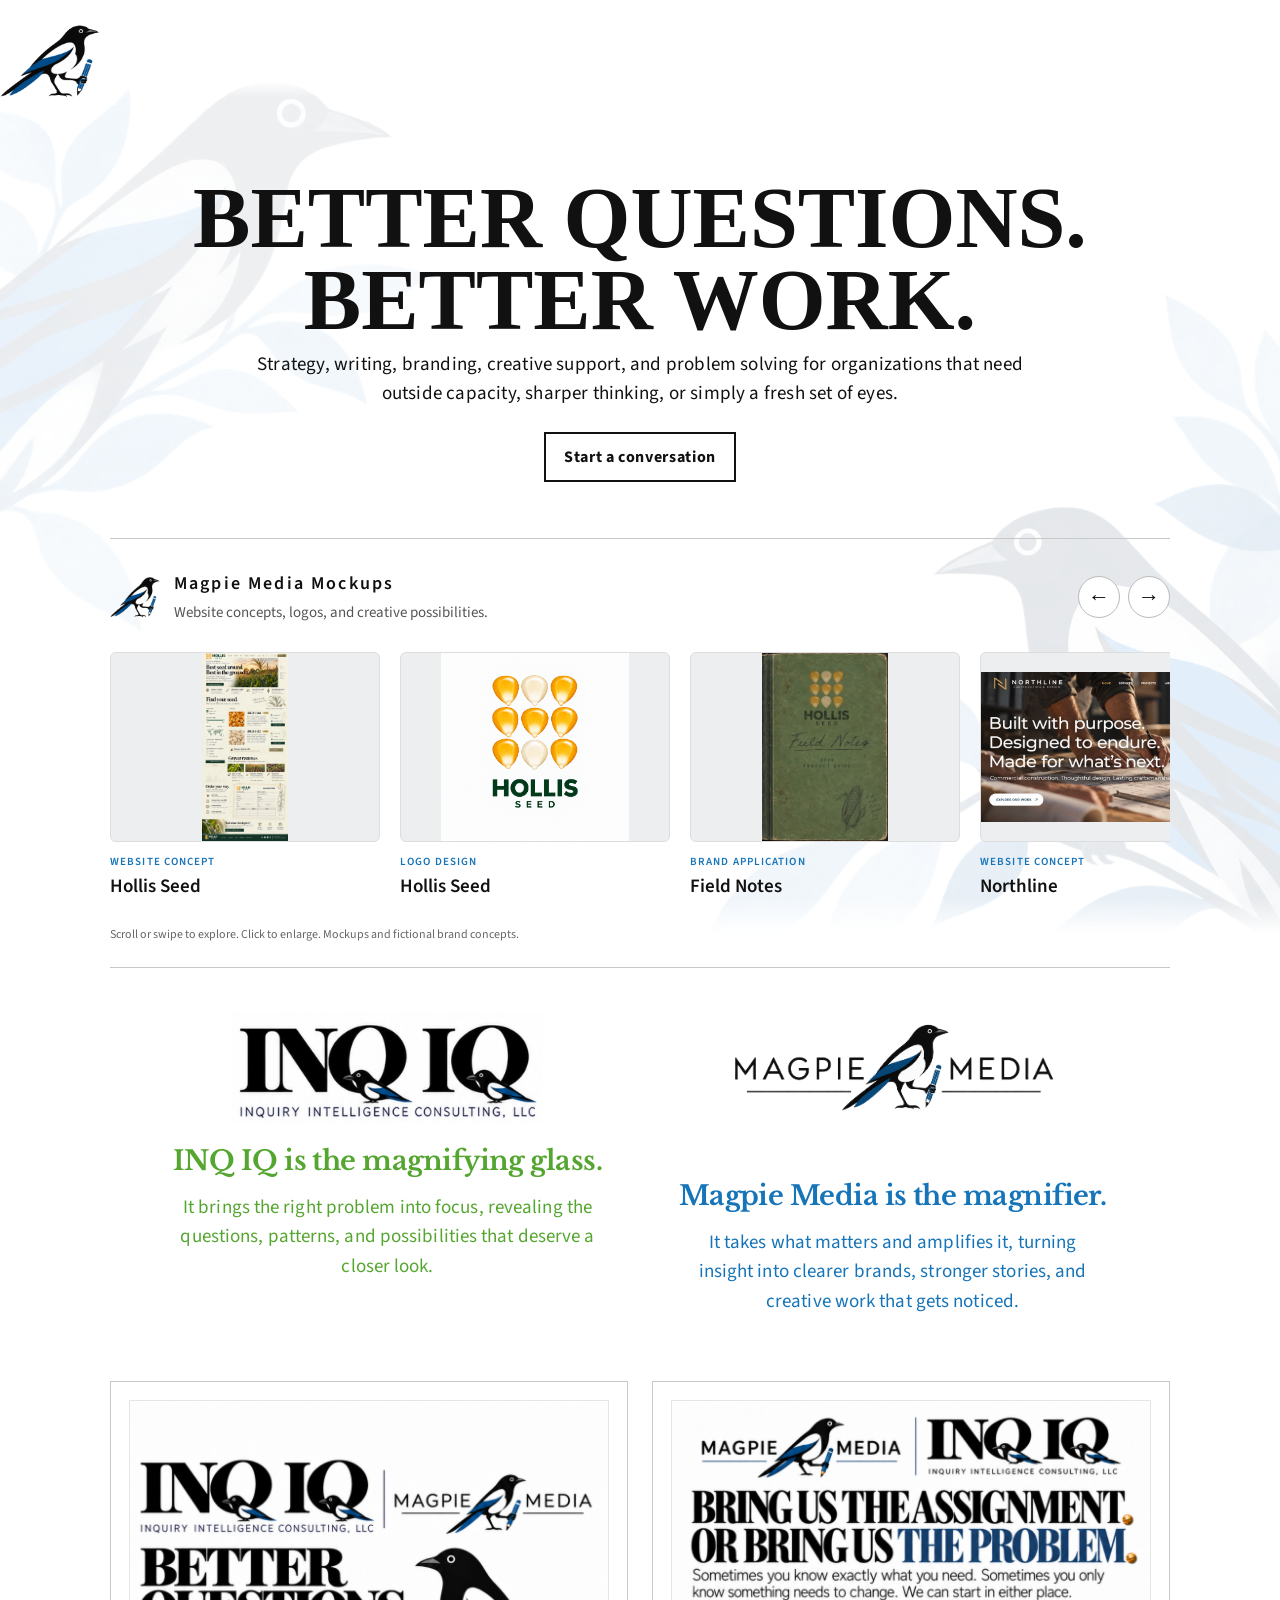
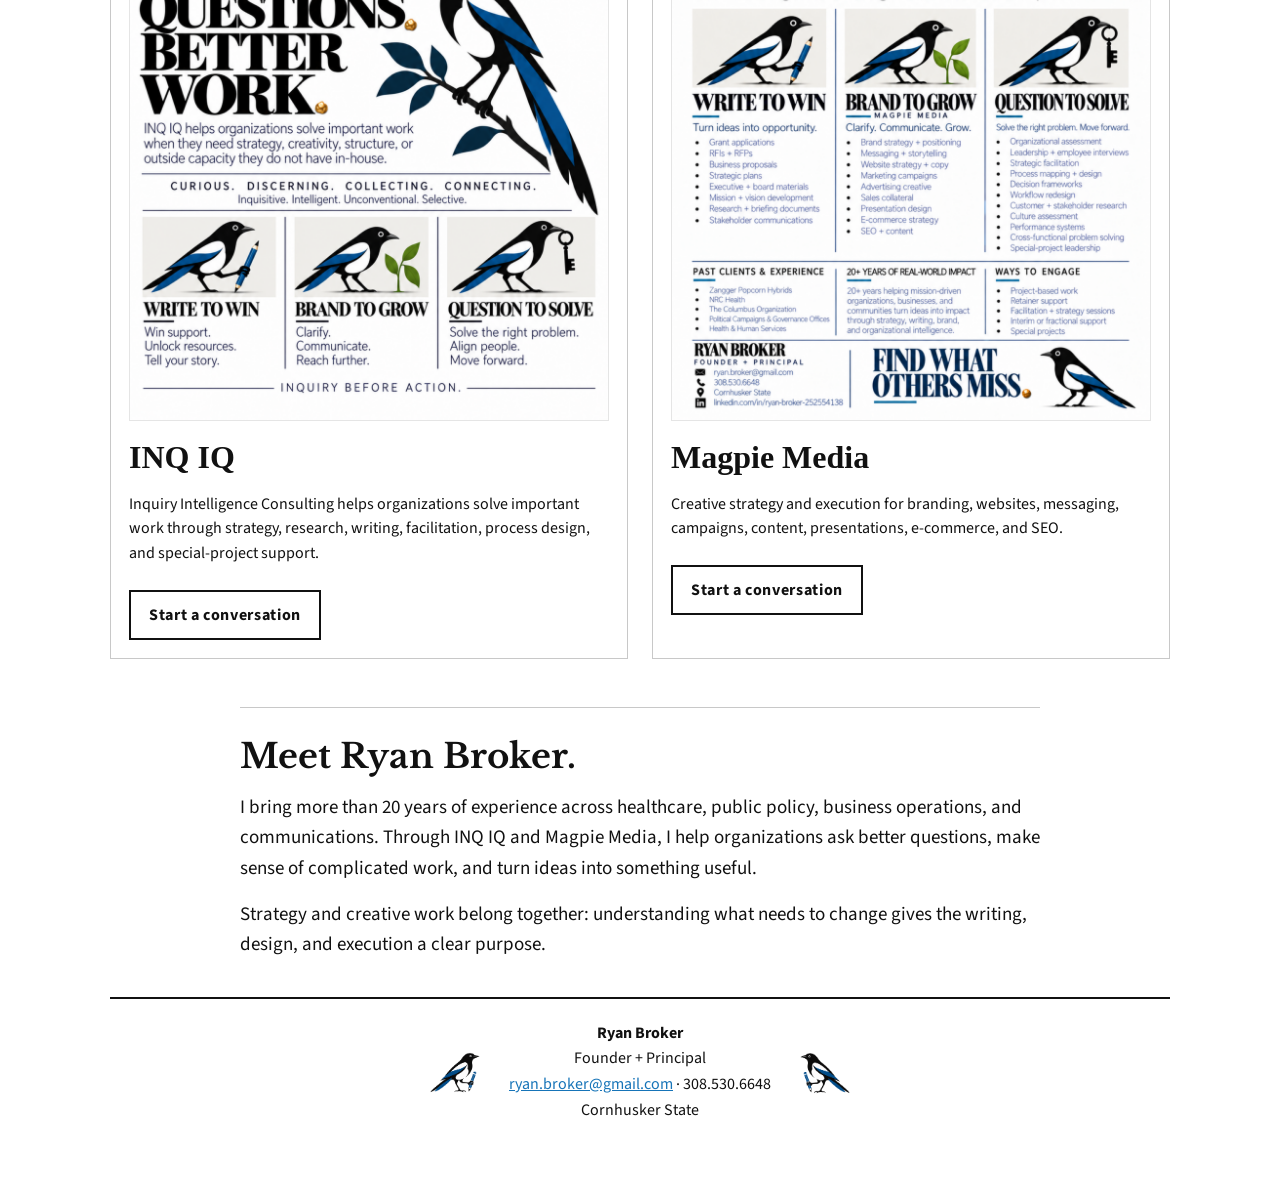
==== commit 06d6e244: "Add site loader div and image Add site loader with image to index.html" ====
--- a/index.html
+++ b/index.html
@@ -12,7 +12,14 @@
 <link rel="stylesheet" href="style.css?v=2">
 </head>
 <body>
-
+<div id="site-loader" aria-hidden="true">
+  <img
+    src="magpie-pencil.png.png"
+    alt=""
+    width="100"
+    height="120"
+  >
+</div>
   <img
     src="magpie-frame-corners.png"
     alt=""
--- a/style.css
+++ b/style.css
@@ -687,3 +687,35 @@
 #lightbox .lightbox-arrow {
   position: fixed;
 }
+/* Contact button beneath the opening paragraph */
+
+.hero .hero-contact {
+  margin-top: 24px;
+}
+
+/* Introduction above the contact information */
+
+.about-ryan {
+  max-width: 800px;
+  margin: 48px auto 36px;
+  padding: 28px 0 0;
+  border-top: 1px solid var(--line);
+  text-align: left;
+}
+
+.about-ryan h2 {
+  margin: 0 0 16px;
+  font-family: "Libre Baskerville", Georgia, serif;
+  font-size: clamp(26px, 4vw, 34px);
+  line-height: 1.2;
+}
+
+.about-ryan p {
+  margin: 0 0 16px;
+  font-size: 19px;
+  line-height: 1.6;
+}
+
+.about-ryan p:last-child {
+  margin-bottom: 0;
+}
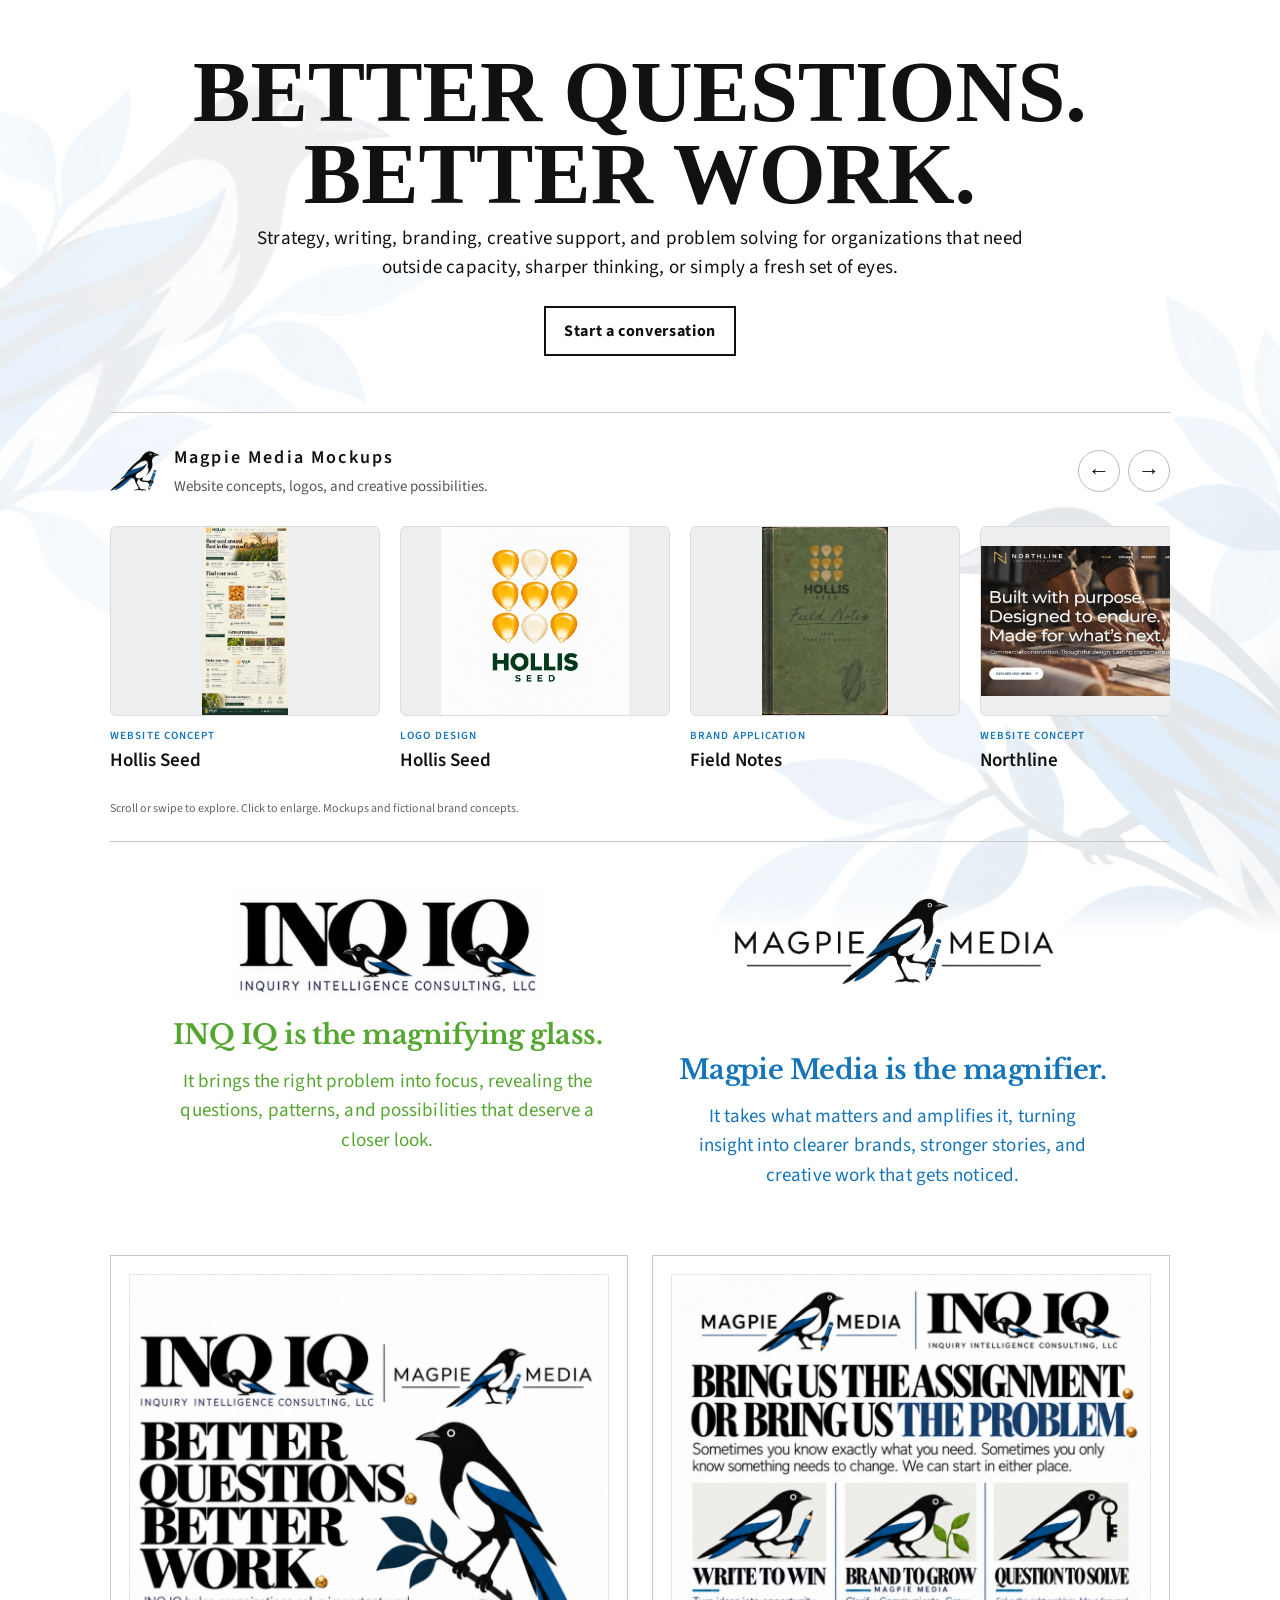
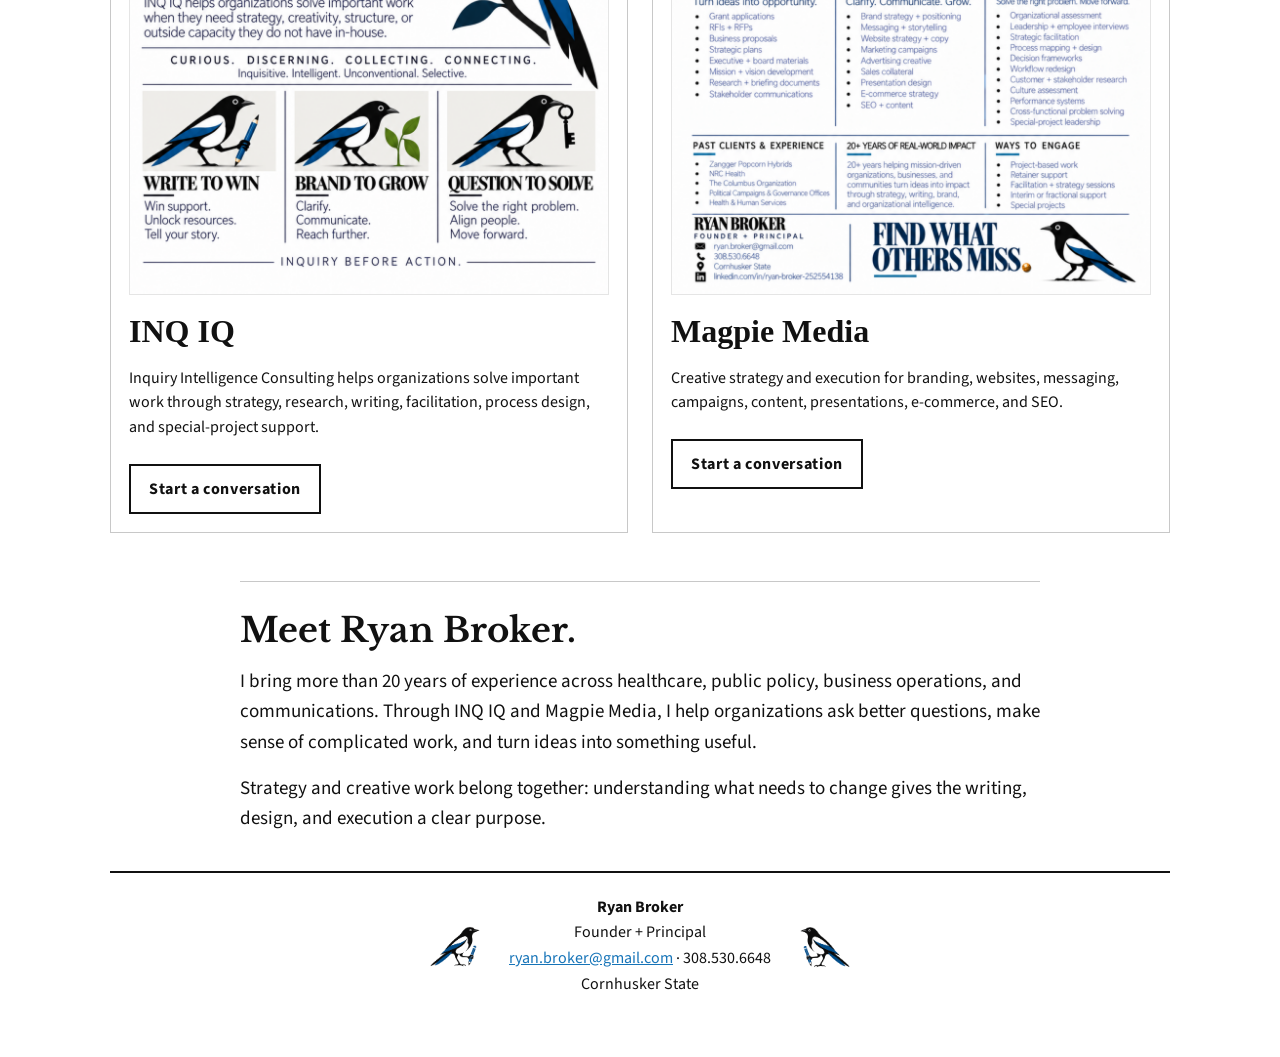
==== commit a72cb443: "Implement site loader with reveal effect Added a site loader script to enhance loading experience." ====
--- a/index.html
+++ b/index.html
@@ -20,6 +20,36 @@
     height="120"
   >
 </div>
+<script>
+  (function() {
+    const loader = document.getElementById("site-loader");
+    let finished = false;
+
+    function revealSite() {
+      if (finished) return;
+      finished = true;
+
+      loader.classList.add("is-loaded");
+
+      setTimeout(function() {
+        loader.remove();
+      }, 450);
+    }
+
+    window.addEventListener("load", revealSite, { once: true });
+
+    // Reveal the page even if a resource takes too long.
+    setTimeout(revealSite, 4000);
+  })();
+</script>
+
+<noscript>
+  <style>
+    #site-loader {
+      display: none;
+    }
+  </style>
+</noscript>
   <img
     src="magpie-frame-corners.png"
     alt=""
--- a/style.css
+++ b/style.css
@@ -719,3 +719,32 @@
 .about-ryan p:last-child {
   margin-bottom: 0;
 }
+/* Bird loading screen */
+
+#site-loader {
+  position: fixed;
+  inset: 0;
+  z-index: 20000;
+  display: grid;
+  place-items: center;
+  background: white;
+  opacity: 1;
+  transition: opacity 0.4s ease;
+}
+
+#site-loader img {
+  display: block;
+  width: 100px;
+  height: auto;
+}
+
+#site-loader.is-loaded {
+  opacity: 0;
+  pointer-events: none;
+}
+
+@media (prefers-reduced-motion: reduce) {
+  #site-loader {
+    transition: none;
+  }
+}
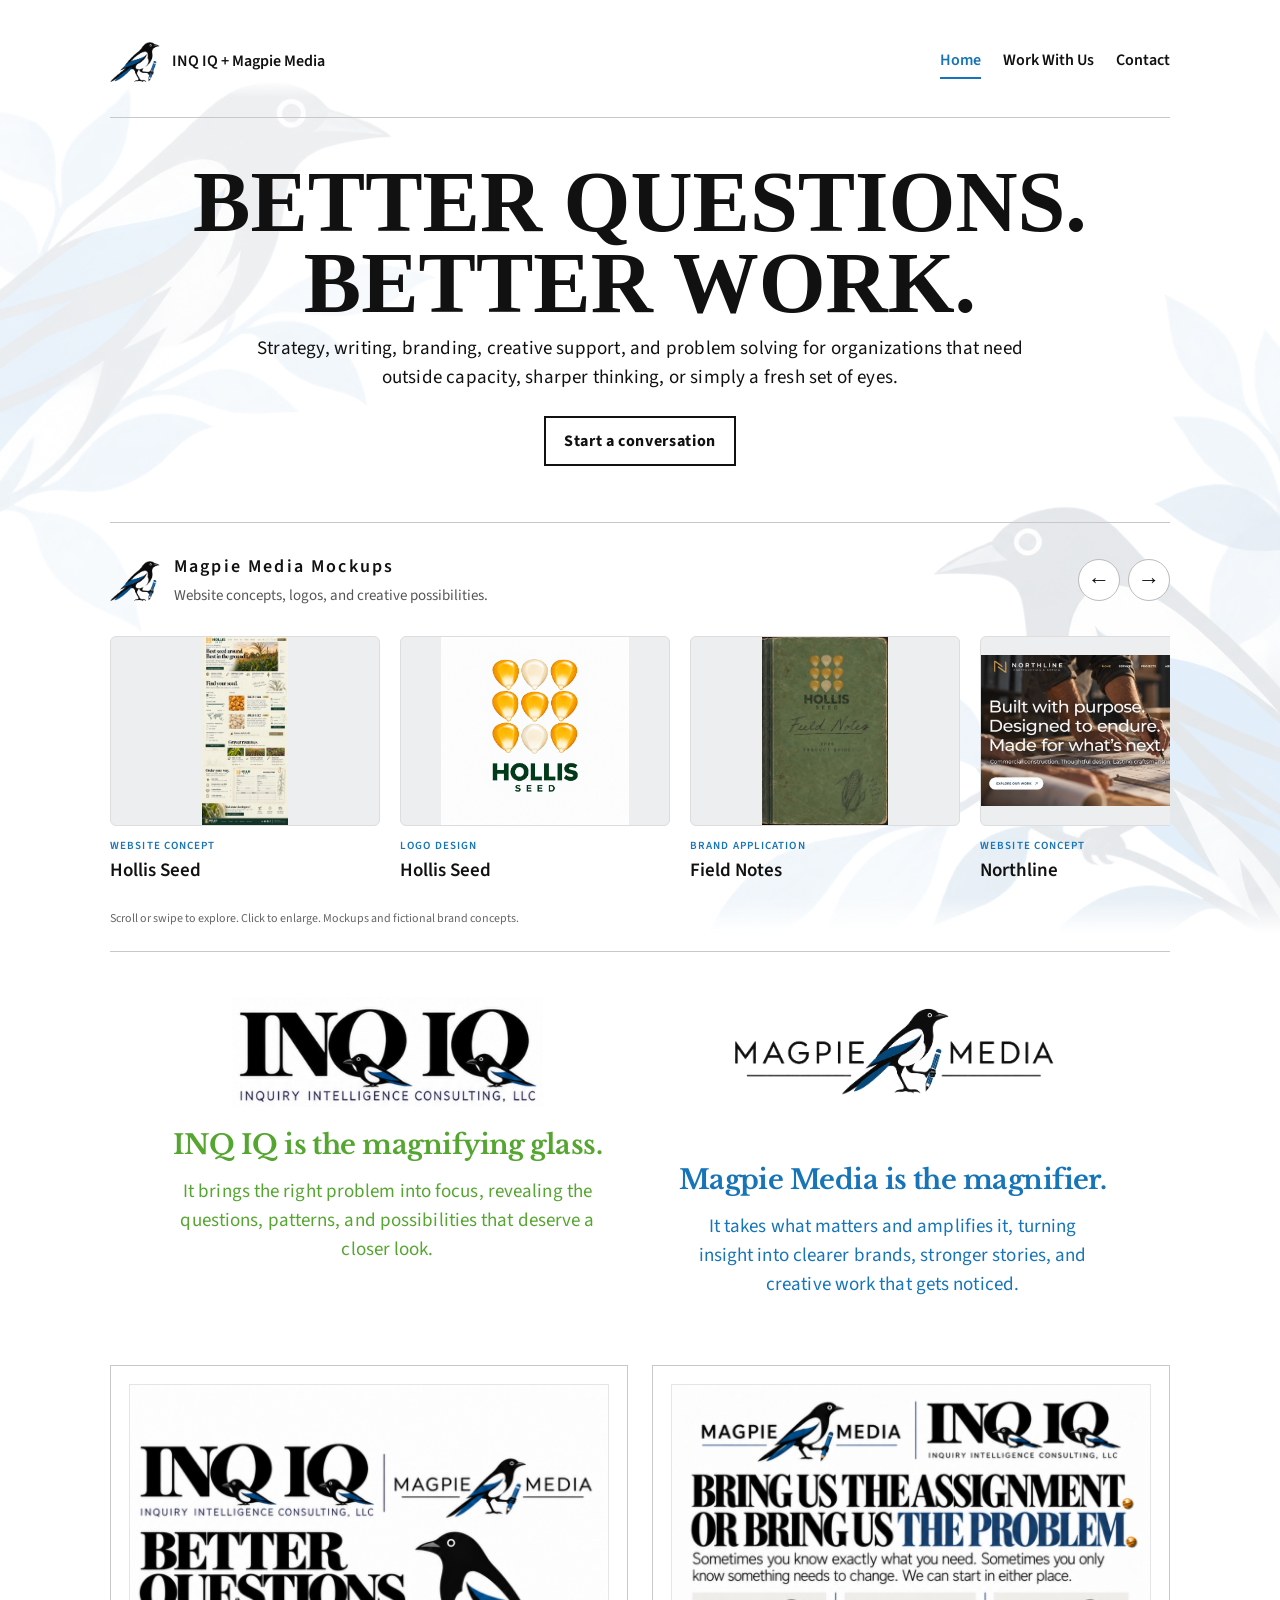
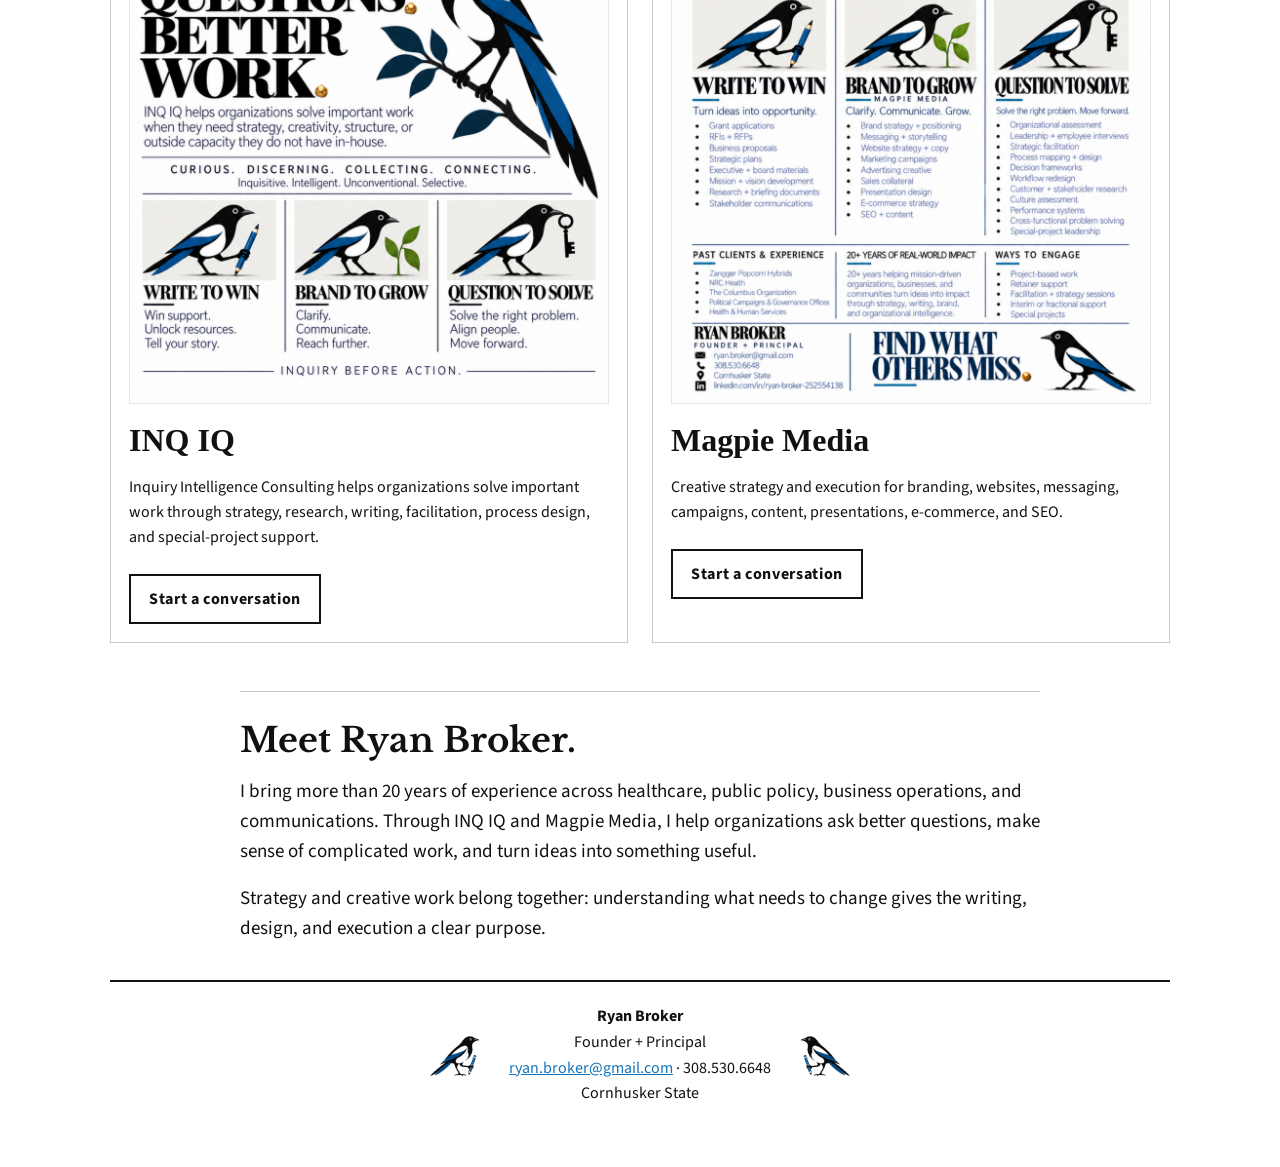
==== commit f1a1d960: "Modify stylesheet link and add site header Updated stylesheet version and added site header with nav" ====
--- a/index.html
+++ b/index.html
@@ -9,16 +9,18 @@
 <link rel="preconnect" href="https://fonts.gstatic.com" crossorigin>
 <link href="https://fonts.googleapis.com/css2?family=Libre+Baskerville:wght@400;700&family=Source+Sans+3:wght@400;500;600&display=swap" rel="stylesheet">
 
-<link rel="stylesheet" href="style.css?v=2">
+<link rel="stylesheet" href="style.css?v=4">
 </head>
 <body>
 <div id="site-loader" aria-hidden="true">
-  <img
-    src="magpie-pencil.png.png"
-    alt=""
-    width="100"
-    height="120"
-  >
+  <div class="loader-content">
+    <img
+      src="magpie-pencil.png.png"
+      alt=""
+      width="100"
+    >
+    <p>WRITE. WRITE. WRITE.</p>
+  </div>
 </div>
 <script>
   (function() {
@@ -58,6 +60,18 @@
   >
 
   <main class="wrap">
+    <header class="site-header">
+  <a class="site-brand" href="index.html">
+    <img src="magpie-pencil.png.png" alt="" width="50">
+    <span>INQ IQ + Magpie Media</span>
+  </a>
+
+  <nav class="site-nav" aria-label="Main navigation">
+    <a href="index.html" aria-current="page">Home</a>
+    <a href="work-with-us.html">Work With Us</a>
+    <a href="contact.html">Contact</a>
+  </nav>
+</header>
     <section class="hero">
       <h1>BETTER QUESTIONS.<br>BETTER WORK.</h1>
       <p>
--- a/style.css
+++ b/style.css
@@ -748,3 +748,298 @@
     transition: none;
   }
 }
+/* Navigation shared across all pages */
+
+.site-header {
+  display: flex;
+  align-items: center;
+  justify-content: space-between;
+  gap: 24px;
+  padding-bottom: 22px;
+  margin-bottom: 20px;
+  border-bottom: 1px solid var(--line);
+}
+
+.site-brand {
+  display: flex;
+  align-items: center;
+  gap: 12px;
+  color: var(--ink);
+  text-decoration: none;
+  font-size: 16px;
+  font-weight: 600;
+}
+
+.site-brand img {
+  display: block;
+  width: 50px;
+  max-width: 50px;
+  height: auto;
+  flex: 0 0 50px;
+}
+
+.site-nav {
+  display: flex;
+  flex-wrap: wrap;
+  gap: 22px;
+}
+
+.site-nav a {
+  padding: 6px 0;
+  color: var(--ink);
+  text-decoration: none;
+  font-size: 16px;
+  font-weight: 600;
+  border-bottom: 2px solid transparent;
+}
+
+.site-nav a:hover,
+.site-nav a[aria-current="page"] {
+  color: var(--blue);
+  border-bottom-color: var(--blue);
+}
+
+/* Page introduction */
+
+.inner-hero {
+  max-width: 900px;
+  margin: 0 auto;
+  padding: 40px 0 54px;
+  text-align: center;
+}
+
+.page-eyebrow {
+  margin: 0 0 14px;
+  color: var(--blue);
+  font-size: 12px;
+  font-weight: 600;
+  letter-spacing: 0.12em;
+}
+
+.inner-hero h1 {
+  margin: 0 0 22px;
+  font-family: "Libre Baskerville", Georgia, serif;
+  font-size: clamp(34px, 5.5vw, 62px);
+  line-height: 1.12;
+  letter-spacing: -0.035em;
+}
+
+.inner-intro {
+  max-width: 720px;
+  margin: 0 auto 24px;
+  font-size: 20px;
+  line-height: 1.6;
+}
+
+/* Section headings and foreground birds */
+
+.service-section,
+.process-section,
+.engagement-section {
+  padding: 36px 0;
+  border-top: 1px solid var(--line);
+}
+
+.section-heading-with-bird {
+  display: flex;
+  align-items: center;
+  gap: 16px;
+  margin-bottom: 26px;
+}
+
+.section-bird {
+  display: block;
+  width: 50px;
+  max-width: 50px;
+  height: auto;
+  flex: 0 0 50px;
+}
+
+.service-section h2,
+.process-section h2,
+.engagement-section h2,
+.page-cta h2 {
+  margin: 0 0 16px;
+  font-family: "Libre Baskerville", Georgia, serif;
+  font-size: clamp(25px, 3.5vw, 34px);
+  line-height: 1.25;
+}
+
+.section-heading-with-bird h2 {
+  margin: 0;
+}
+
+/* What can you bring us? */
+
+.assignment-grid {
+  display: grid;
+  grid-template-columns: repeat(3, minmax(0, 1fr));
+  gap: 24px;
+}
+
+.assignment-card {
+  padding: 26px;
+  border: 1px solid var(--line);
+  background: rgba(255, 255, 255, 0.95);
+}
+
+.assignment-card h3,
+.process-grid h3,
+.engagement-grid h3 {
+  margin: 0 0 14px;
+  font-family: "Libre Baskerville", Georgia, serif;
+  font-size: 22px;
+  line-height: 1.35;
+}
+
+.assignment-card p,
+.assignment-card li,
+.process-grid p,
+.engagement-grid p {
+  font-size: 17px;
+  line-height: 1.6;
+}
+
+.assignment-card ul {
+  padding-left: 20px;
+  margin: 18px 0;
+}
+
+.assignment-card li {
+  margin-bottom: 7px;
+}
+
+.assignment-card .page-eyebrow {
+  font-size: 12px;
+  line-height: 1.5;
+}
+
+.assignment-card .service-brand-label {
+  margin: 24px 0 0;
+  color: var(--blue);
+  font-size: 11px;
+  font-weight: 600;
+  letter-spacing: 0.09em;
+}
+
+/* How we work */
+
+.section-intro {
+  margin: 0 0 28px;
+  font-size: 19px;
+  line-height: 1.6;
+}
+
+.process-grid {
+  display: grid;
+  grid-template-columns: repeat(3, minmax(0, 1fr));
+  gap: 24px;
+  list-style: none;
+  padding: 0;
+  margin: 0;
+}
+
+.process-grid li {
+  padding: 24px;
+  background: rgba(255, 255, 255, 0.95);
+  border-left: 3px solid var(--blue);
+}
+
+.process-number {
+  display: block;
+  margin-bottom: 16px;
+  color: var(--blue);
+  font-size: 28px;
+  font-weight: 600;
+}
+
+.process-grid p,
+.engagement-grid p {
+  margin: 0;
+}
+
+/* Project and ongoing support options */
+
+.engagement-grid {
+  display: grid;
+  grid-template-columns: repeat(2, minmax(0, 1fr));
+  gap: 36px;
+}
+
+.engagement-grid article {
+  padding: 20px;
+  background: rgba(255, 255, 255, 0.95);
+}
+
+/* Closing invitation */
+
+.page-cta {
+  padding: 40px 20px;
+  margin: 20px 0 40px;
+  border: 1px solid var(--line);
+  background: rgba(255, 255, 255, 0.95);
+  text-align: center;
+}
+
+.page-cta .section-bird {
+  margin: 0 auto 18px;
+}
+
+.page-cta p {
+  font-size: 19px;
+  line-height: 1.6;
+}
+
+/* Keyboard focus */
+
+.site-header a:focus-visible,
+.page-cta a:focus-visible,
+.inner-hero a:focus-visible {
+  outline: 3px solid var(--blue);
+  outline-offset: 4px;
+}
+
+/* Tablet and mobile layouts */
+
+@media (max-width: 780px) {
+  .site-header {
+    flex-direction: column;
+    align-items: flex-start;
+    gap: 16px;
+  }
+
+  .site-nav {
+    gap: 20px;
+  }
+
+  .inner-hero {
+    padding: 25px 0 36px;
+  }
+
+  .assignment-grid,
+  .process-grid,
+  .engagement-grid {
+    grid-template-columns: 1fr;
+  }
+}
+
+@media (max-width: 480px) {
+  .assignment-card,
+  .process-grid li {
+    padding: 20px;
+  }
+
+  .contact-with-magpies {
+    grid-template-columns: 35px minmax(0, 1fr) 35px;
+    gap: 8px;
+  }
+
+  .contact-with-magpies .contact-info {
+    min-width: 0;
+    overflow-wrap: anywhere;
+  }
+
+  .contact-with-magpies .contact-magpie {
+    width: 35px;
+  }
+}
